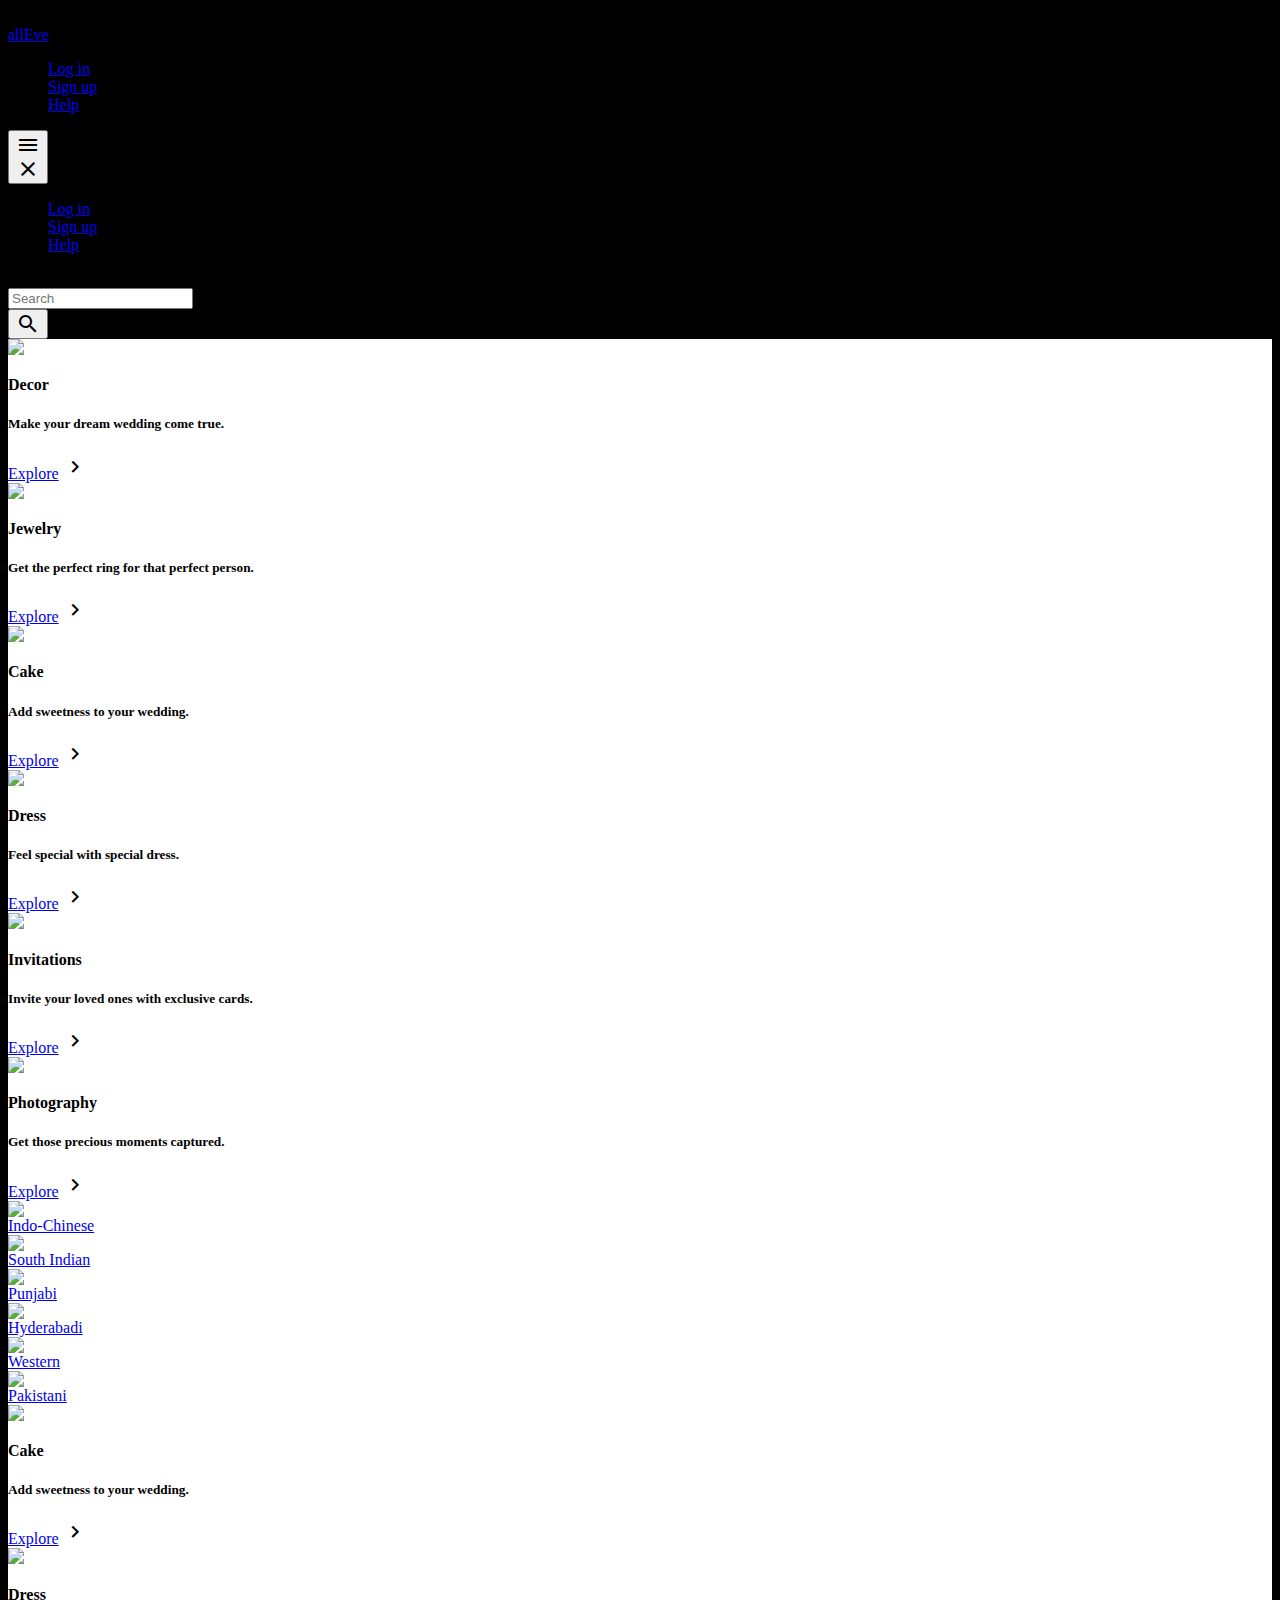
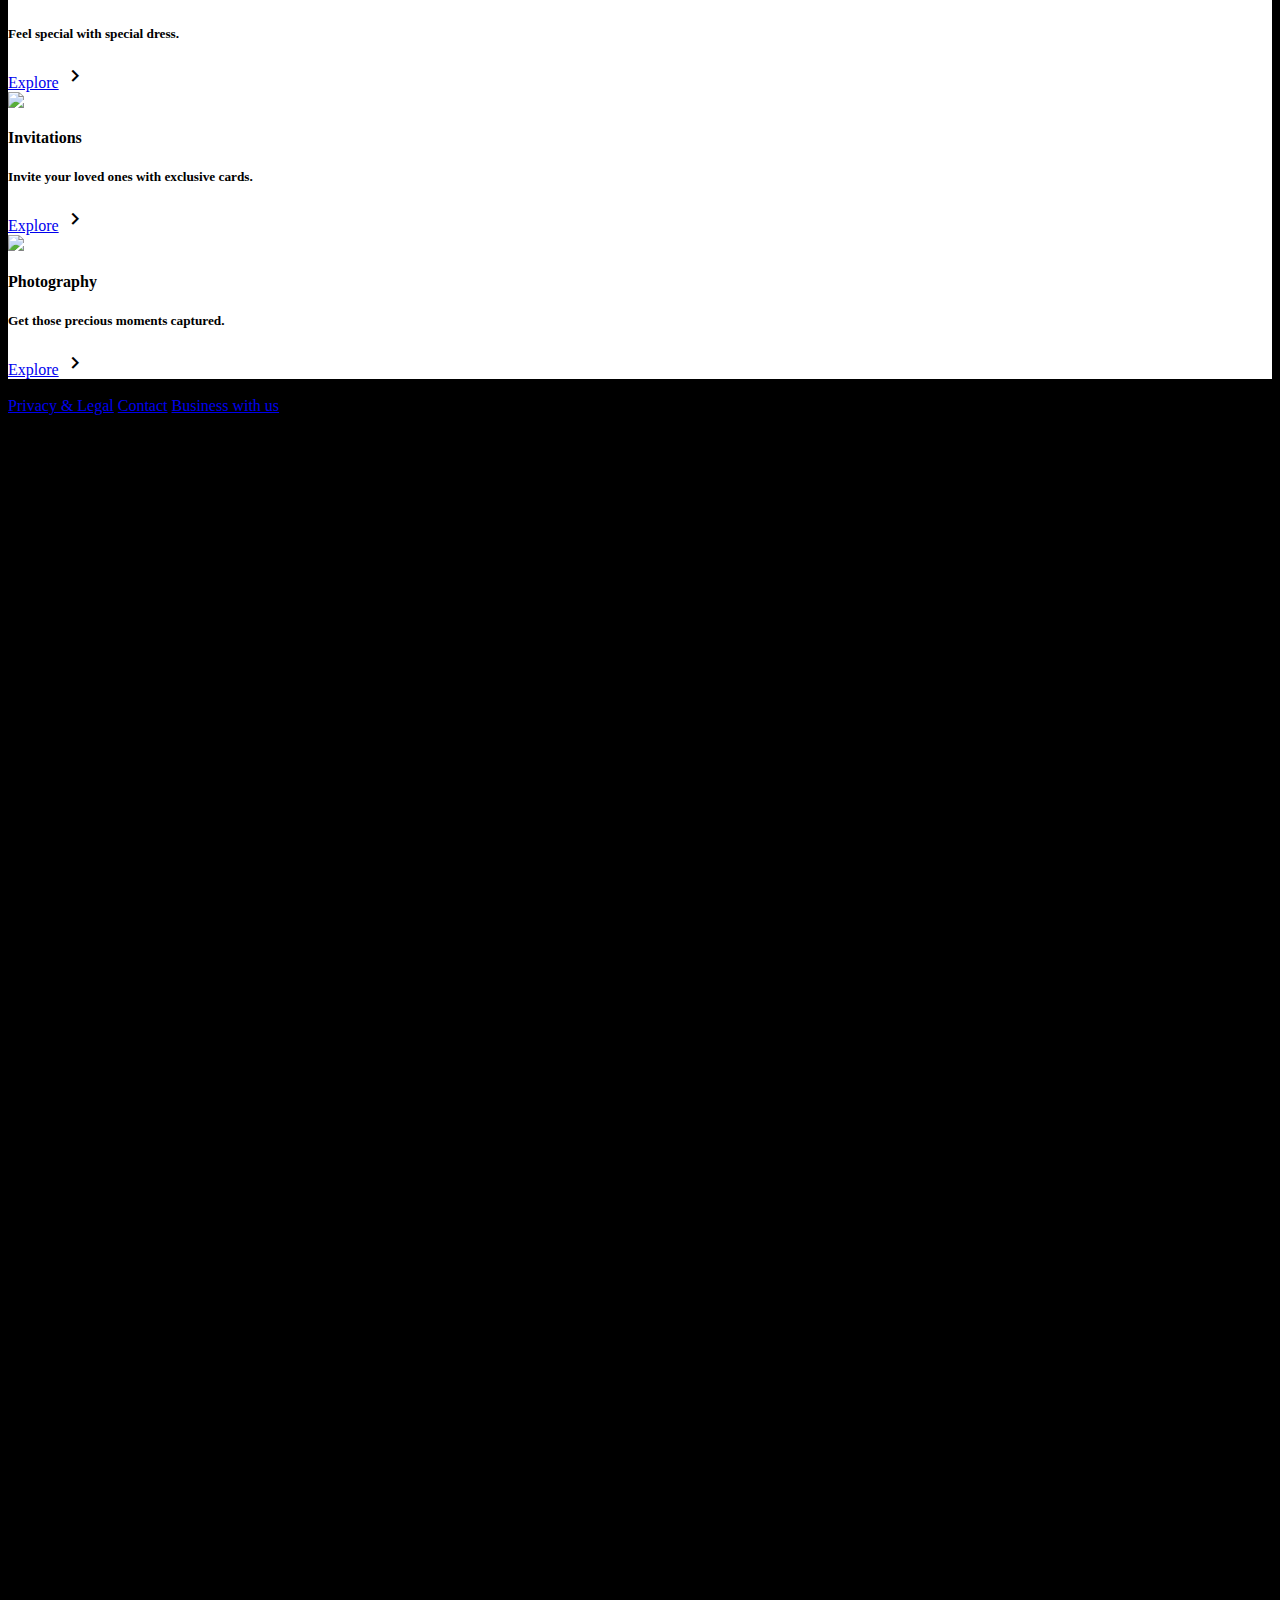
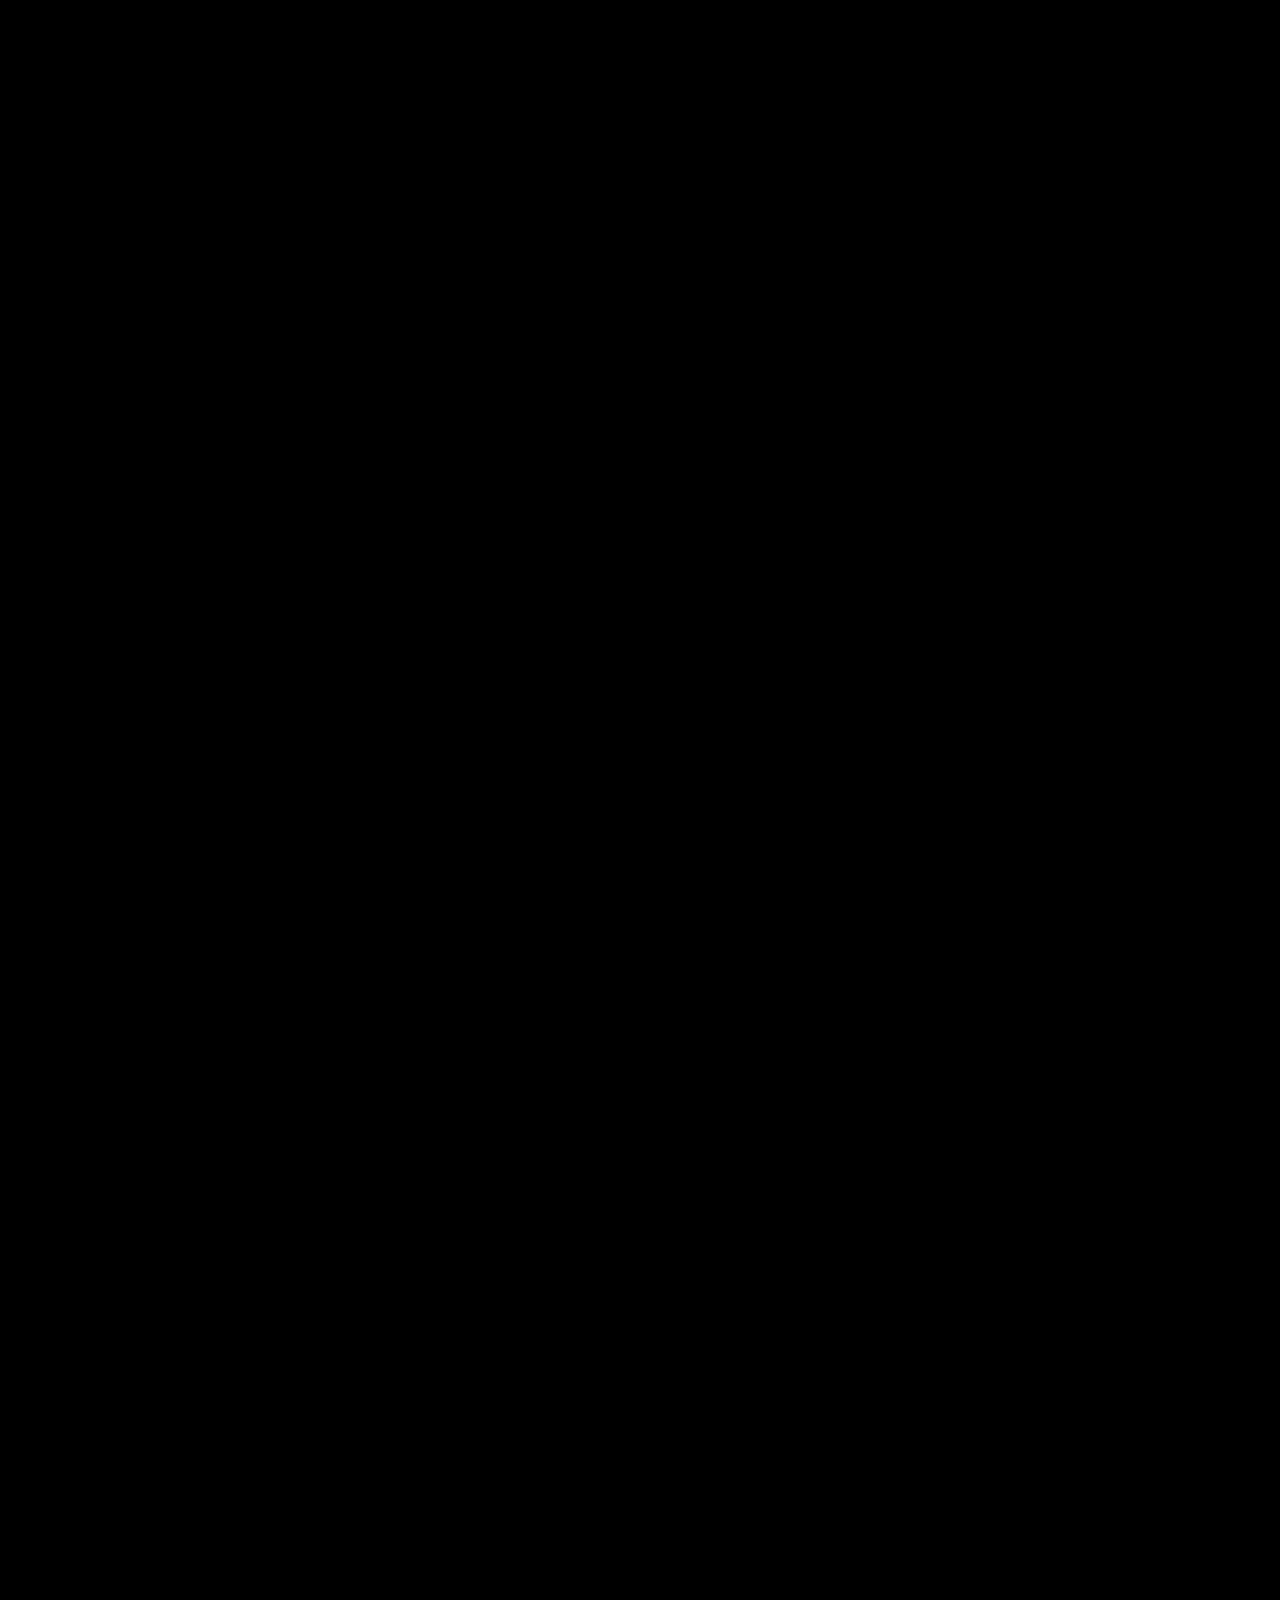
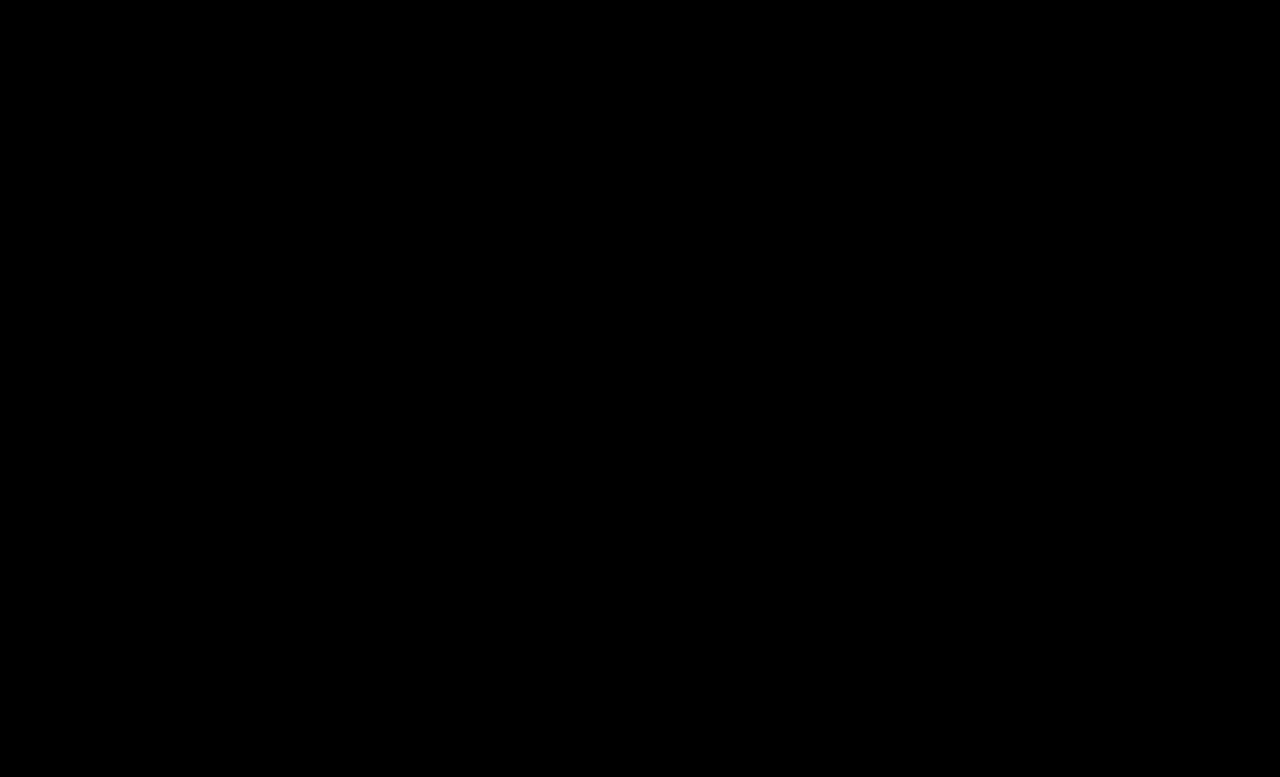
==== index.html @ 3207c944 "Ashish - added index file" ====
<html lang="en">

<head>
    <meta charset="UTF-8">
    <meta name="viewport" content="width=device-width, initial-scale=1.0">
    <meta http-equiv="X-UA-Compatible" content="ie=edge">
    <title>Wedding planner</title>
    <link href="https://fonts.googleapis.com/css?family=Comfortaa|Great+Vibes|Open+Sans|Dancing+Script|Satisfy&display=swap" rel="stylesheet">
    <link href="https://fonts.googleapis.com/icon?family=Material+Icons" rel="stylesheet">
    <link rel="stylesheet" href="styles.css">
    <link rel="stylesheet" href="header.css">
    <link rel="stylesheet" href="footer.css">
    <link rel="stylesheet" href="fullscreen_modal.css">
    <link rel="stylesheet" href="common.css">
    <script src="script.js"></script>
</head>

<body style="background-color: black;">
    <section class="home-banner">
        <div class="banner-background absolute">
            <div class="image-cover"></div>
            <img class="banner-img active" data-storyImage="1" src="images/stories/b1.jpg" alt="">
            <img class="banner-img" data-storyImage="2" src="images/stories/b2.jpg" alt="">
            <img class="banner-img" data-storyImage="3" src="images/stories/b3.jpg" alt="">
            <img class="banner-img" data-storyImage="4" src="images/stories/b4.jpg" alt="">
            <img class="banner-img" data-storyImage="5" src="images/stories/b5.jpg" alt="">
            <img class="banner-img" data-storyImage="6" src="images/stories/b6.jpg" alt="">
            <img class="banner-img" data-storyImage="7" src="images/stories/b7.jpg" alt="">
            <img class="banner-img" data-storyImage="8" src="images/stories/b8.jpg" alt="">
        </div>
        <div class="header-back"></div>
        <header class="header-container full-header">
            <div id="header" class="header home-header-height">
                <a href="/">
                    <div class="logo">allEve</div>
                    <!-- <div class="sub-line">
                        <div class="plain-line"></div>
                        <div class="sub-line-text">plan your event with us.</div>
                        <div class="plain-line"></div>
                    </div> -->
                </a>
                <ul class="menu">
                    <li> <a href="#">Log in</a></li>
                    <li> <a href="#">Sign up</a></li>
                    <li> <a href="#">Help</a></li>
                </ul>
                <button class="btn-menu">
                    <div class="vertical flip-container">
                        <div class="flipper">
                            <div class="front">
                                <i class="material-icons">menu</i>
                            </div>
                            <div class="back">
                                <i class="material-icons">close</i>
                            </div>
                        </div>
                    </div>
                </button>
            </div>
            <div class="f-s-header-full none">
                <ul class="menu verticle-menu">
                    <li> <a href="#">Log in</a></li>
                    <li> <a href="#">Sign up</a></li>
                    <li> <a href="#">Help</a></li>
                </ul>
            </div>
        </header>
        <section class="home-search-form">
            <div class="search-wrapper dynamic-load">
                <div class="search-caption">Start planning your wedding here</div>
                <div class="search-box-container">
                    <div class="search-box">
                        <div class="search-txt-box">
                            <input type="text" placeholder="Search">
                        </div>
                        <button class="search-btn"><i class="material-icons">search</i></button>
                    </div>
                </div>
        </section>
        <section class="stories-line-container">
            <a href="#" id="story-text" class="story-text"></a>
            <div class="stories-line">
                <div class="btn-story" data-storyLine="1"></div>
                <div class="btn-story" data-storyLine="2"></div>
                <div class="btn-story" data-storyLine="3"></div>
                <div class="btn-story" data-storyLine="4"></div>
                <div class="btn-story" data-storyLine="5"></div>
                <div class="btn-story" data-storyLine="6"></div>
                <div class="btn-story" data-storyLine="7"></div>
                <div class="btn-story" data-storyLine="8"></div>
            </div>
        </section>
        <div class="story-line-back"></div>
    </section>
    <main style="background-color: white;">
        <section class="cards padding-top-low">
            <div class="card-container">
                <img class="card-image" src="/images/cards/decor.jpg"></img>
                <a class="card-main-link" href="#"></a>
                <div class="card-title-wrapper">
                    <h4 class="card-head">Decor</h4>
                    <h5 class="card-sub-head">Make your dream wedding come true.</h5>
                    <div class="card-links">
                        <a href="#">Explore</a>
                        <i class="material-icons">
                            keyboard_arrow_right
                        </i>
                    </div>
                </div>
            </div>
            <div class="card-container">
                <img class="card-image" src="/images/cards/ring.jpg"></img>
                <a class="card-main-link" href="#"></a>
                <div class="card-title-wrapper">
                    <h4 class="card-head">Jewelry</h4>
                    <h5 class="card-sub-head">Get the perfect ring for that perfect person.</h5>
                    <div class="card-links">
                        <a href="#">Explore</a>
                        <i class="material-icons">
                            keyboard_arrow_right
                        </i>
                    </div>
                </div>
            </div>
            <div class="card-container">
                <img class="card-image" src="/images/cards/cake.jpg"></img>
                <a class="card-main-link" href="#"></a>
                <div class="card-title-wrapper">
                    <h4 class="card-head">Cake</h4>
                    <h5 class="card-sub-head">Add sweetness to your wedding.</h5>
                    <div class="card-links">
                        <a href="#">Explore</a>
                        <i class="material-icons">
                            keyboard_arrow_right
                        </i>
                    </div>
                </div>
            </div>
            <div class="card-container text-light">
                <img class="card-image" src="/images/cards/dress.jpg"></img>
                <a class="card-main-link" href="#"></a>
                <div class="card-title-wrapper">
                    <h4 class="card-head">Dress</h4>
                    <h5 class="card-sub-head">Feel special with special dress.</h5>
                    <div class="card-links">
                        <a href="#">Explore</a>
                        <i class="material-icons">
                            keyboard_arrow_right
                        </i>
                    </div>
                </div>
            </div>
            <div class="card-container">
                <img class="card-image" src="/images/cards/invitation.jpg"></img>
                <a class="card-main-link" href="#"></a>
                <div class="card-title-wrapper">
                    <h4 class="card-head">Invitations</h4>
                    <h5 class="card-sub-head">Invite your loved ones with exclusive cards.</h5>
                    <div class="card-links">
                        <a href="#">Explore</a>
                        <i class="material-icons">
                            keyboard_arrow_right
                        </i>
                    </div>
                </div>
            </div>
            <div class="card-container text-light">
                <img class="card-image" src="/images/cards/photography.jpg"></img>
                <a class="card-main-link" href="#"></a>
                <div class="card-title-wrapper">
                    <h4 class="card-head">Photography</h4>
                    <h5 class="card-sub-head">Get those precious moments captured.</h5>
                    <div class="card-links">
                        <a href="#">Explore</a>
                        <i class="material-icons">
                            keyboard_arrow_right
                        </i>
                    </div>
                </div>
            </div>
        </section>
        <section class="banner-cards padding-top-low">
            <div class="banner-card-container">
                <img class="card-image" src="/images/cards/indo_chinese.jpg"></img>
                <a class="card-main-link" href="#"></a>
                <div class="banner-card-title">
                    <a class="lnk-banner-card-title" href="#">Indo-Chinese</a>
                </div>
            </div>
            <div class="banner-card-container">
                <img class="card-image" src="/images/cards/south_indian.jpg"></img>
                <a class="card-main-link" href="#"></a>
                <div class="banner-card-title">
                    <a class="lnk-banner-card-title" href="#">South Indian</a>
                </div>
            </div>
            <div class="banner-card-container">
                <img class="card-image" src="/images/cards/punjabi.jpg"></img>
                <a class="card-main-link" href="#"></a>
                <div class="banner-card-title">
                    <a class="lnk-banner-card-title" href="#">Punjabi</a>
                </div>
            </div>
            <div class="banner-card-container">
                <img class="card-image" src="/images/cards/hyderabadi.jpg"></img>
                <a class="card-main-link" href="#"></a>
                <div class="banner-card-title">
                    <a class="lnk-banner-card-title" href="#">Hyderabadi</a>
                </div>
            </div>
            <div class="banner-card-container">
                <img class="card-image" src="/images/cards/western.jpg"></img>
                <a class="card-main-link" href="#"></a>
                <div class="banner-card-title">
                    <a class="lnk-banner-card-title" href="#">Western</a>
                </div>
            </div>
            <div class="banner-card-container">
                <img class="card-image" src="/images/cards/pakistani.jpg"></img>
                <a class="card-main-link" href="#"></a>
                <div class="banner-card-title">
                    <a class="lnk-banner-card-title" href="#">Pakistani</a>
                </div>
            </div>
        </section>
        <section class="cards padding-top-low">
            <div class="card-container">
                <img class="card-image" src="/images/cards/cake.jpg"></img>
                <a class="card-main-link" href="#"></a>
                <div class="card-title-wrapper">
                    <h4 class="card-head">Cake</h4>
                    <h5 class="card-sub-head">Add sweetness to your wedding.</h5>
                    <div class="card-links">
                        <a href="#">Explore</a>
                        <i class="material-icons">
                            keyboard_arrow_right
                        </i>
                    </div>
                </div>
            </div>
            <div class="card-container text-light">
                <img class="card-image" src="/images/cards/dress.jpg"></img>
                <a class="card-main-link" href="#"></a>
                <div class="card-title-wrapper">
                    <h4 class="card-head">Dress</h4>
                    <h5 class="card-sub-head">Feel special with special dress.</h5>
                    <div class="card-links">
                        <a href="#">Explore</a>
                        <i class="material-icons">
                            keyboard_arrow_right
                        </i>
                    </div>
                </div>
            </div>
            <div class="card-container">
                <img class="card-image" src="/images/cards/invitation.jpg"></img>
                <a class="card-main-link" href="#"></a>
                <div class="card-title-wrapper">
                    <h4 class="card-head">Invitations</h4>
                    <h5 class="card-sub-head">Invite your loved ones with exclusive cards.</h5>
                    <div class="card-links">
                        <a href="#">Explore</a>
                        <i class="material-icons">
                            keyboard_arrow_right
                        </i>
                    </div>
                </div>
            </div>
            <div class="card-container text-light">
                <img class="card-image" src="/images/cards/photography.jpg"></img>
                <a class="card-main-link" href="#"></a>
                <div class="card-title-wrapper">
                    <h4 class="card-head">Photography</h4>
                    <h5 class="card-sub-head">Get those precious moments captured.</h5>
                    <div class="card-links">
                        <a href="#">Explore</a>
                        <i class="material-icons">
                            keyboard_arrow_right
                        </i>
                    </div>
                </div>
            </div>
        </section>
    </main>
    <footer class="padding-top-low">
        <div class="footer-wrapper">
            <div class="footer-container">
                <div class="footer-links">
                    <div class="copy-rights">allEve © 2020</div>
                    <a href="#">Privacy & Legal</a>
                    <a href="#">Contact</a>
                    <a href="#">Business with us</a>
                </div>
                <div class="social-links-wrapper">
                    <div class="copy-rights">allEve © 2020</div>
                    <div class="social-links">
                        <a href="#facebook">
                            <svg height="100%" style="fill-rule:evenodd;clip-rule:evenodd;stroke-linejoin:round;stroke-miterlimit:2;" version="1.1" viewBox="0 0 512 512" width="100%" xml:space="preserve" xmlns="http://www.w3.org/2000/svg" xmlns:serif="http://www.serif.com/" xmlns:xlink="http://www.w3.org/1999/xlink"><path d="M255.022,511.998l0.229,0.001l-0.079,0l-0.15,-0.001Zm1.806,0.001l-0.079,0l0.229,-0.001l-0.15,0.001Zm-2.588,-0.005l0.247,0.001l-0.142,0l-0.105,-0.001Zm3.415,0.001l-0.142,0l0.247,-0.001l-0.105,0.001Zm-4.169,-0.007l0.165,0.001l-0.132,-0.001l-0.033,0Zm4.995,0l-0.132,0.001l0.165,-0.001l-0.033,0Zm0.826,-0.009l-0.058,0.001l0.223,-0.003l-0.165,0.002Zm-6.779,-0.002l0.223,0.003l-0.058,-0.001l-0.165,-0.002Zm7.604,-0.01l-0.135,0.002l0.275,-0.004l-0.14,0.002Zm-8.404,-0.002l0.275,0.004l-0.135,-0.002l-0.14,-0.002Zm9.228,-0.012l-0.182,0.003l0.254,-0.005l-0.072,0.002Zm-9.984,-0.002l0.254,0.005l-0.182,-0.003l-0.072,-0.002Zm-0.937,-0.019l0.225,0.005l-0.04,-0.001l-0.185,-0.004Zm11.745,0.004l-0.04,0.001l0.225,-0.005l-0.185,0.004Zm-12.567,-0.025l0.309,0.008l-0.125,-0.003l-0.184,-0.005Zm13.39,0.005l-0.125,0.003l0.309,-0.008l-0.184,0.005Zm0.823,-0.022l-0.201,0.006l0.316,-0.009l-0.115,0.003Zm-14.967,-0.003l0.316,0.009l-0.201,-0.006l-0.115,-0.003Zm-0.72,-0.022l0.225,0.007l-0.212,-0.007l-0.194,-0.006l0.181,0.006Zm16.509,0l-0.212,0.007l0.225,-0.007l0.181,-0.006l-0.194,0.006Zm0.821,-0.027l-0.112,0.004l0.345,-0.012l-0.233,0.008Zm-18.371,-0.008l0.345,0.012l-0.112,-0.004l-0.233,-0.008Zm-0.749,-0.028l0.362,0.013l-0.201,-0.007l-0.161,-0.006Zm19.941,0.006l-0.201,0.007l0.362,-0.013l-0.161,0.006Zm-20.676,-0.036l0.354,0.015l-0.277,-0.011l-0.077,-0.004Zm21.495,0.004l-0.277,0.011l0.354,-0.015l-0.077,0.004Zm-22.525,-0.049l0.38,0.017l-0.093,-0.003l-0.287,-0.014Zm23.345,0.014l-0.093,0.003l0.38,-0.017l-0.287,0.014Zm-24.084,-0.048l0.394,0.018l-0.186,-0.008l-0.208,-0.01Zm24.902,0.01l-0.186,0.008l0.394,-0.018l-0.208,0.01Zm-25.63,-0.047l0.397,0.02l-0.279,-0.013l-0.118,-0.007Zm26.448,0.007l-0.279,0.013l0.397,-0.02l-0.118,0.007Zm0.818,-0.043l-0.362,0.019l0.321,-0.017l0.378,-0.021l-0.337,0.019Zm-27.925,0.002l0.321,0.017l-0.362,-0.019l-0.337,-0.019l0.378,0.021Zm28.741,-0.048l-0.16,0.009l0.406,-0.023l-0.246,0.014Zm-29.844,-0.014l0.406,0.023l-0.16,-0.009l-0.246,-0.014Zm-0.722,-0.043l0.405,0.024l-0.253,-0.014l-0.152,-0.01Zm31.382,0.01l-0.253,0.014l0.405,-0.024l-0.152,0.01Zm-32.071,-0.053l0.365,0.023l-0.34,-0.021l-0.342,-0.022l0.317,0.02Zm32.887,0.002l-0.34,0.021l0.365,-0.023l0.317,-0.02l-0.342,0.022Zm0.814,-0.053l-0.122,0.008l0.387,-0.026l-0.265,0.018Zm-34.755,-0.018l0.387,0.026l-0.122,-0.008l-0.265,-0.018Zm-0.721,-0.05l0.38,0.027l-0.208,-0.014l-0.172,-0.013Zm36.29,0.013l-0.208,0.014l0.38,-0.027l-0.172,0.013Zm-37.009,-0.064l0.349,0.025l-0.271,-0.019l-0.078,-0.006Zm37.822,0.006l-0.271,0.019l0.349,-0.025l-0.078,0.006Zm-38.789,-0.079l0.306,0.023l-0.074,-0.005l-0.232,-0.018Zm39.602,0.018l-0.074,0.005l0.306,-0.023l-0.232,0.018Zm0.811,-0.063l-0.146,0.011l0.311,-0.025l-0.165,0.014Zm-41.157,-0.014l0.311,0.025l-0.146,-0.011l-0.165,-0.014Zm-0.725,-0.059l0.264,0.022l-0.186,-0.015l-0.078,-0.007Zm42.694,0.007l-0.186,0.015l0.264,-0.022l-0.078,0.007Zm-43.492,-0.074l0.079,0.007l-0.013,-0.001l-0.066,-0.006Zm44.302,0.006l-0.013,0.001l0.079,-0.007l-0.066,0.006Zm0.81,-0.071l-0.072,0.006l0.181,-0.016l-0.109,0.01Zm-45.965,-0.01l0.181,0.016l-0.072,-0.006l-0.109,-0.01Zm-0.75,-0.068l0.135,0.013l-0.084,-0.008l-0.051,-0.005Zm47.523,0.005l-0.084,0.008l0.135,-0.013l-0.051,0.005Zm-63.736,-2.025c-122.319,-19.226 -216,-125.203 -216,-252.887c0,-141.29 114.71,-256 256,-256c141.29,0 256,114.71 256,256c0,127.684 -93.681,233.661 -216,252.887l0,-178.887l59.65,0l11.35,-74l-71,0l0,-48.021c0,-20.245 9.918,-39.979 41.719,-39.979l32.281,0l0,-63c0,0 -29.296,-5 -57.305,-5c-58.476,0 -96.695,35.44 -96.695,99.6l0,56.4l-65,0l0,74l65,0l0,178.887Z"/></svg>
                        </a>
                        <a href="#instagram">
                            <svg height="100%" style="fill-rule:evenodd;clip-rule:evenodd;stroke-linejoin:round;stroke-miterlimit:2;" version="1.1" viewBox="0 0 512 512" width="100%" xml:space="preserve" xmlns="http://www.w3.org/2000/svg" xmlns:serif="http://www.serif.com/" xmlns:xlink="http://www.w3.org/1999/xlink"><path d="M256,0c141.29,0 256,114.71 256,256c0,141.29 -114.71,256 -256,256c-141.29,0 -256,-114.71 -256,-256c0,-141.29 114.71,-256 256,-256Zm0,96c-43.453,0 -48.902,0.184 -65.968,0.963c-17.03,0.777 -28.661,3.482 -38.839,7.437c-10.521,4.089 -19.444,9.56 -28.339,18.455c-8.895,8.895 -14.366,17.818 -18.455,28.339c-3.955,10.177 -6.659,21.808 -7.437,38.838c-0.778,17.066 -0.962,22.515 -0.962,65.968c0,43.453 0.184,48.902 0.962,65.968c0.778,17.03 3.482,28.661 7.437,38.838c4.089,10.521 9.56,19.444 18.455,28.34c8.895,8.895 17.818,14.366 28.339,18.455c10.178,3.954 21.809,6.659 38.839,7.436c17.066,0.779 22.515,0.963 65.968,0.963c43.453,0 48.902,-0.184 65.968,-0.963c17.03,-0.777 28.661,-3.482 38.838,-7.436c10.521,-4.089 19.444,-9.56 28.34,-18.455c8.895,-8.896 14.366,-17.819 18.455,-28.34c3.954,-10.177 6.659,-21.808 7.436,-38.838c0.779,-17.066 0.963,-22.515 0.963,-65.968c0,-43.453 -0.184,-48.902 -0.963,-65.968c-0.777,-17.03 -3.482,-28.661 -7.436,-38.838c-4.089,-10.521 -9.56,-19.444 -18.455,-28.339c-8.896,-8.895 -17.819,-14.366 -28.34,-18.455c-10.177,-3.955 -21.808,-6.66 -38.838,-7.437c-17.066,-0.779 -22.515,-0.963 -65.968,-0.963Zm0,28.829c42.722,0 47.782,0.163 64.654,0.933c15.6,0.712 24.071,3.318 29.709,5.509c7.469,2.902 12.799,6.37 18.397,11.969c5.6,5.598 9.067,10.929 11.969,18.397c2.191,5.638 4.798,14.109 5.509,29.709c0.77,16.872 0.933,21.932 0.933,64.654c0,42.722 -0.163,47.782 -0.933,64.654c-0.711,15.6 -3.318,24.071 -5.509,29.709c-2.902,7.469 -6.369,12.799 -11.969,18.397c-5.598,5.6 -10.928,9.067 -18.397,11.969c-5.638,2.191 -14.109,4.798 -29.709,5.509c-16.869,0.77 -21.929,0.933 -64.654,0.933c-42.725,0 -47.784,-0.163 -64.654,-0.933c-15.6,-0.711 -24.071,-3.318 -29.709,-5.509c-7.469,-2.902 -12.799,-6.369 -18.398,-11.969c-5.599,-5.598 -9.066,-10.928 -11.968,-18.397c-2.191,-5.638 -4.798,-14.109 -5.51,-29.709c-0.77,-16.872 -0.932,-21.932 -0.932,-64.654c0,-42.722 0.162,-47.782 0.932,-64.654c0.712,-15.6 3.319,-24.071 5.51,-29.709c2.902,-7.468 6.369,-12.799 11.968,-18.397c5.599,-5.599 10.929,-9.067 18.398,-11.969c5.638,-2.191 14.109,-4.797 29.709,-5.509c16.872,-0.77 21.932,-0.933 64.654,-0.933Zm0,49.009c-45.377,0 -82.162,36.785 -82.162,82.162c0,45.377 36.785,82.162 82.162,82.162c45.377,0 82.162,-36.785 82.162,-82.162c0,-45.377 -36.785,-82.162 -82.162,-82.162Zm0,135.495c-29.455,0 -53.333,-23.878 -53.333,-53.333c0,-29.455 23.878,-53.333 53.333,-53.333c29.455,0 53.333,23.878 53.333,53.333c0,29.455 -23.878,53.333 -53.333,53.333Zm104.609,-138.741c0,10.604 -8.597,19.199 -19.201,19.199c-10.603,0 -19.199,-8.595 -19.199,-19.199c0,-10.604 8.596,-19.2 19.199,-19.2c10.604,0 19.201,8.596 19.201,19.2Z"/></svg>
                        </a>
                        <a href="#twitter">
                            <svg height="100%" style="fill-rule:evenodd;clip-rule:evenodd;stroke-linejoin:round;stroke-miterlimit:2;" version="1.1" viewBox="0 0 512 512" width="100%" xml:space="preserve" xmlns="http://www.w3.org/2000/svg" xmlns:serif="http://www.serif.com/" xmlns:xlink="http://www.w3.org/1999/xlink">
                                <path
                                    d="M256,0c141.29,0 256,114.71 256,256c0,141.29 -114.71,256 -256,256c-141.29,0 -256,-114.71 -256,-256c0,-141.29 114.71,-256 256,-256Zm-45.091,392.158c113.283,0 175.224,-93.87 175.224,-175.223c0,-2.682 0,-5.364 -0.128,-7.919c12.005,-8.684 22.478,-19.54 30.779,-31.928c-10.983,4.853 -22.861,8.174 -35.377,9.706c12.772,-7.663 22.478,-19.668 27.076,-34.099c-11.878,7.024 -25.032,12.132 -39.081,14.942c-11.239,-12.005 -27.203,-19.412 -44.955,-19.412c-33.972,0 -61.558,27.586 -61.558,61.558c0,4.853 0.511,9.578 1.66,14.048c-51.213,-2.554 -96.552,-27.075 -126.947,-64.368c-5.237,9.068 -8.302,19.668 -8.302,30.907c0,21.328 10.856,40.23 27.459,51.213c-10.09,-0.255 -19.541,-3.065 -27.842,-7.662l0,0.766c0,29.885 21.2,54.661 49.425,60.409c-5.108,1.404 -10.6,2.171 -16.219,2.171c-3.96,0 -7.791,-0.383 -11.622,-1.15c7.79,24.521 30.523,42.274 57.471,42.784c-21.073,16.476 -47.637,26.31 -76.501,26.31c-4.981,0 -9.834,-0.256 -14.687,-0.894c26.948,17.624 59.387,27.841 94.125,27.841Z" />
                                </svg>
                        </a>
                        <a href="#messenger">
                            <svg height="100%" style="fill-rule:evenodd;clip-rule:evenodd;stroke-linejoin:round;stroke-miterlimit:2;" version="1.1" viewBox="0 0 512 512" width="100%" xml:space="preserve" xmlns="http://www.w3.org/2000/svg" xmlns:serif="http://www.serif.com/" xmlns:xlink="http://www.w3.org/1999/xlink"><path d="M256,0c141.29,0 256,114.71 256,256c0,141.29 -114.71,256 -256,256c-141.29,0 -256,-114.71 -256,-256c0,-141.29 114.71,-256 256,-256Zm0,104.795c-88.732,0 -157.5,64.997 -157.5,152.779c0,45.919 18.824,85.595 49.469,113.007c2.566,2.313 4.119,5.514 4.246,8.968l0.856,28.014c0.285,8.937 9.506,14.736 17.683,11.155l31.246,-13.785c2.662,-1.172 5.609,-1.394 8.398,-0.634c14.355,3.961 29.662,6.053 45.602,6.053c88.732,0 157.5,-64.997 157.5,-152.778c0,-87.782 -68.768,-152.779 -157.5,-152.779Zm-94.563,197.462l46.267,-73.395c7.352,-11.661 23.134,-14.577 34.162,-6.306l36.792,27.602c3.391,2.536 8.018,2.504 11.377,-0.031l49.69,-37.712c6.623,-5.038 15.307,2.916 10.838,9.951l-46.236,73.363c-7.352,11.662 -23.133,14.577 -34.161,6.306l-36.792,-27.602c-3.392,-2.536 -8.018,-2.504 -11.377,0.032l-49.722,37.743c-6.623,5.038 -15.307,-2.916 -10.838,-9.951Z"/></svg>
                        </a>
                    </div>
                </div>
            </div>
        </div>
    </footer>
    <!-- Code injected by live-server -->
    <script type="text/javascript">
        // <![CDATA[  <-- For SVG support
        if ('WebSocket' in window) {
            (function() {
                function refreshCSS() {
                    var sheets = [].slice.call(document.getElementsByTagName("link"));
                    var head = document.getElementsByTagName("head")[0];
                    for (var i = 0; i < sheets.length; ++i) {
                        var elem = sheets[i];
                        var parent = elem.parentElement || head;
                        parent.removeChild(elem);
                        var rel = elem.rel;
                        if (elem.href && typeof rel != "string" || rel.length == 0 || rel.toLowerCase() == "stylesheet") {
                            var url = elem.href.replace(/(&|\?)_cacheOverride=\d+/, '');
                            elem.href = url + (url.indexOf('?') >= 0 ? '&' : '?') + '_cacheOverride=' + (new Date().valueOf());
                        }
                        parent.appendChild(elem);
                    }
                }
                var protocol = window.location.protocol === 'http:' ? 'ws://' : 'wss://';
                var address = protocol + window.location.host + window.location.pathname + '/ws';
                var socket = new WebSocket(address);
                socket.onmessage = function(msg) {
                    if (msg.data == 'reload') window.location.reload();
                    else if (msg.data == 'refreshcss') refreshCSS();
                };
                if (sessionStorage && !sessionStorage.getItem('IsThisFirstTime_Log_From_LiveServer')) {
                    console.log('Live reload enabled.');
                    sessionStorage.setItem('IsThisFirstTime_Log_From_LiveServer', true);
                }
            })();
        } else {
            console.error('Upgrade your browser. This Browser is NOT supported WebSocket for Live-Reloading.');
        }
        // ]]>
    </script>
    <script src="fullscreen_modal.js"></script>
</body>

</html>
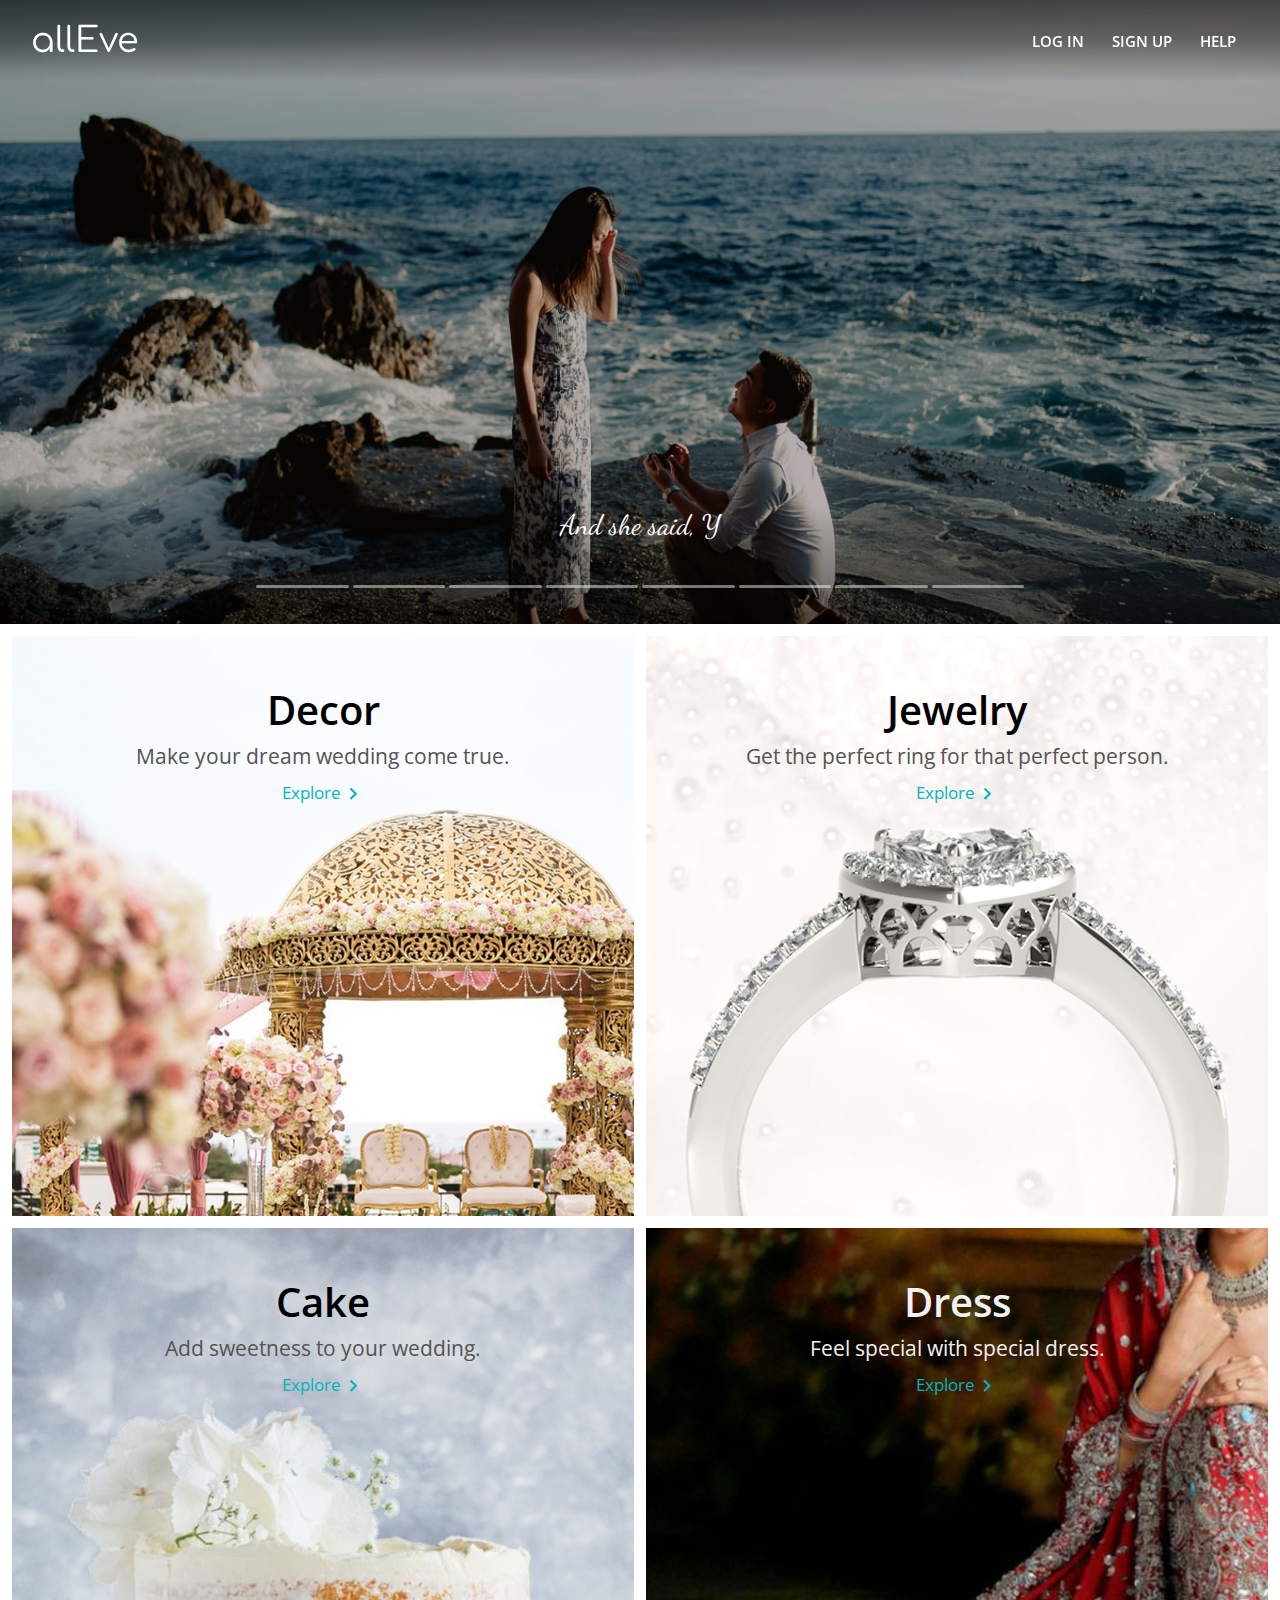
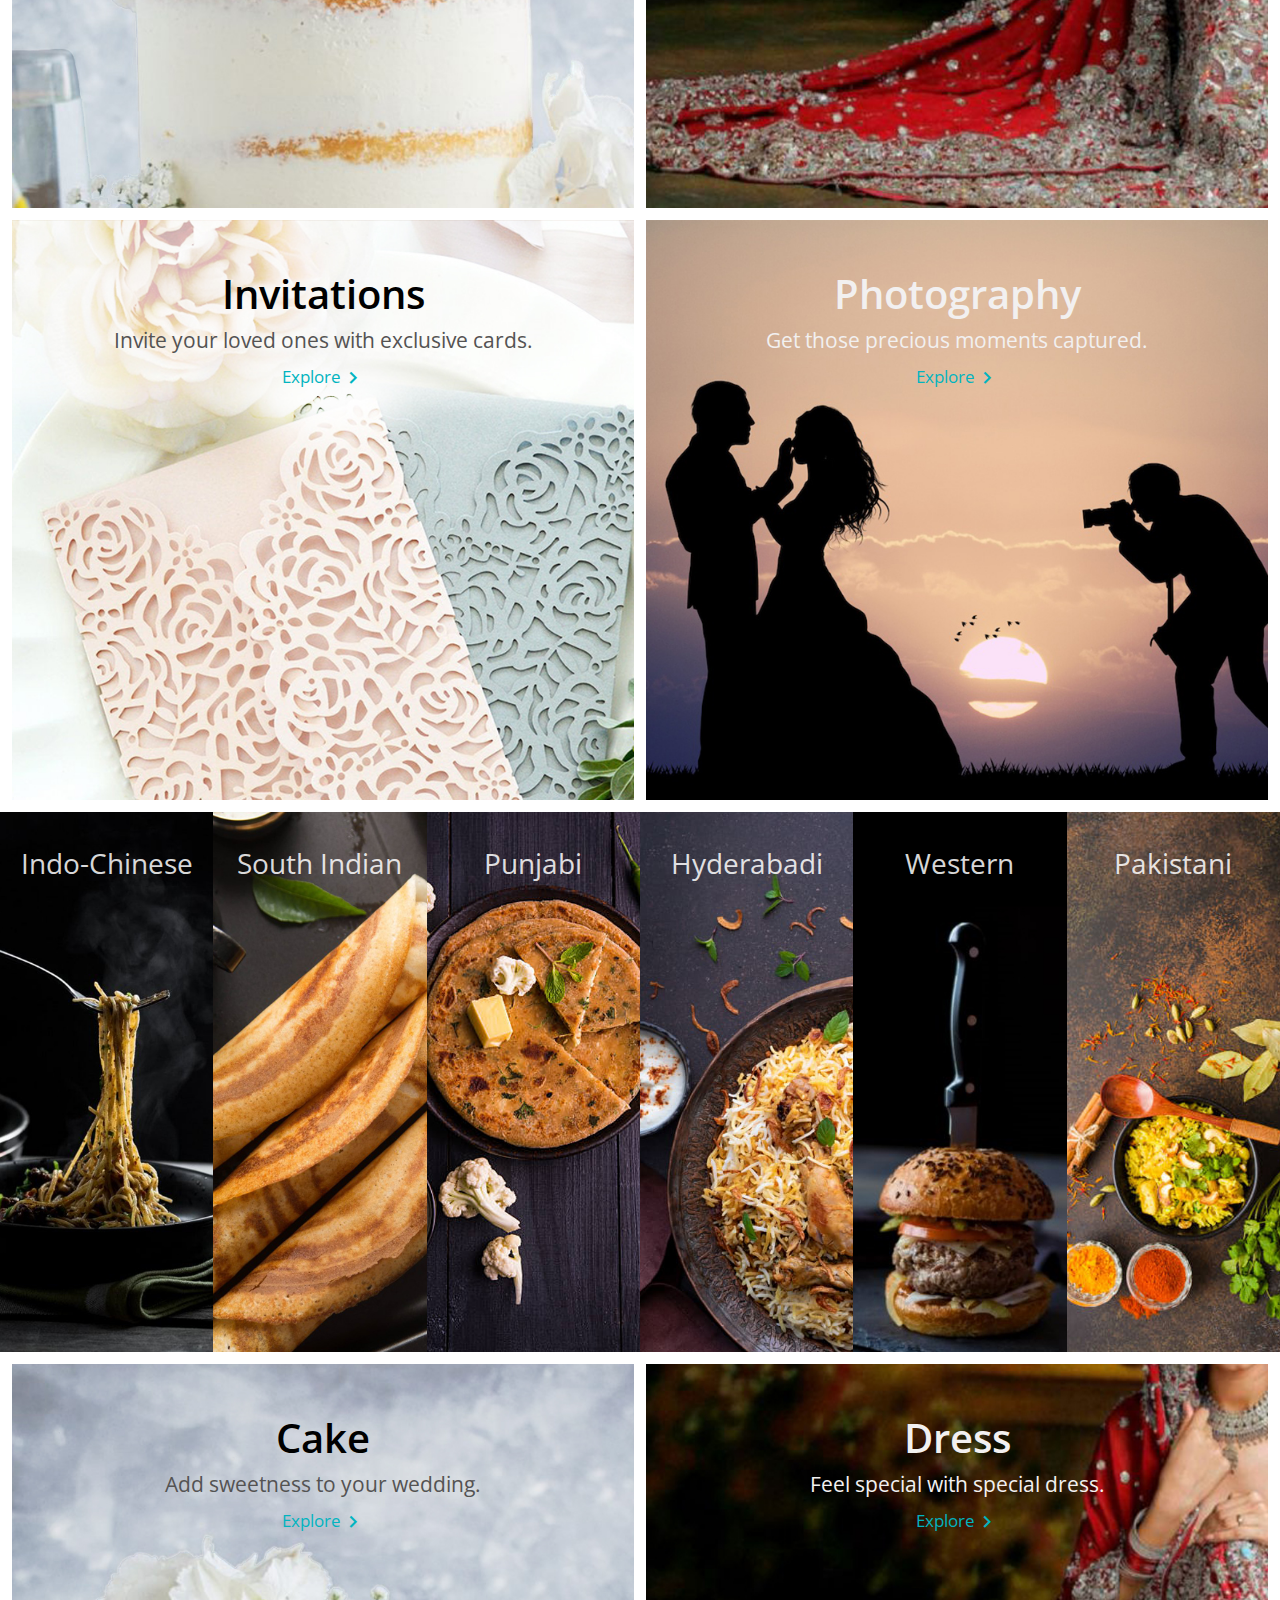
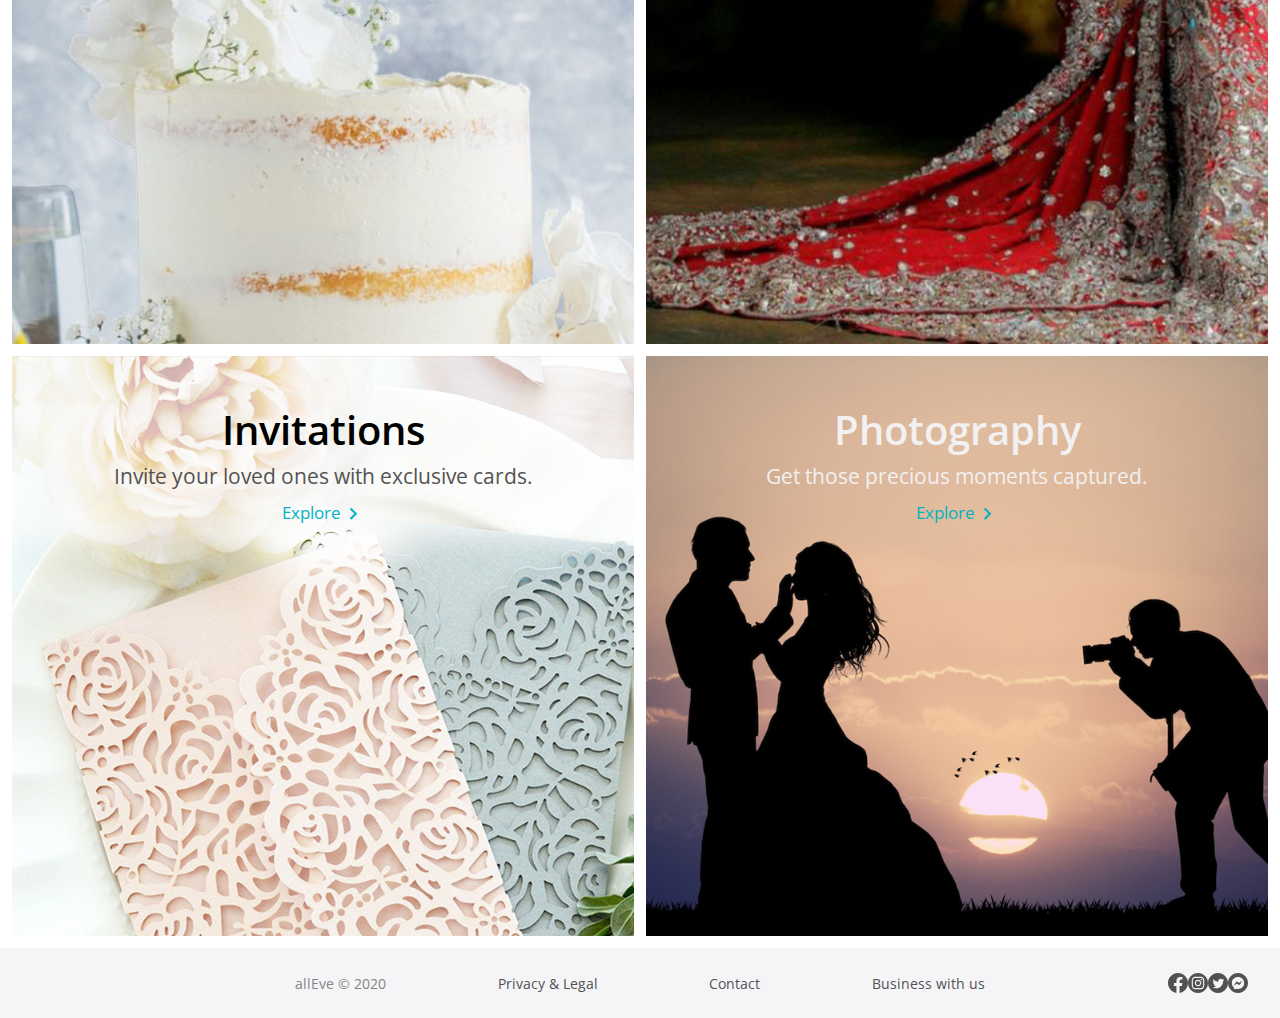
==== commit 2b2e932b: "Ashish - fixed home page links" ====
--- a/index.html
+++ b/index.html
@@ -7,26 +7,26 @@
     <title>Wedding planner</title>
     <link href="https://fonts.googleapis.com/css?family=Comfortaa|Great+Vibes|Open+Sans|Dancing+Script|Satisfy&display=swap" rel="stylesheet">
     <link href="https://fonts.googleapis.com/icon?family=Material+Icons" rel="stylesheet">
-    <link rel="stylesheet" href="styles.css">
-    <link rel="stylesheet" href="header.css">
-    <link rel="stylesheet" href="footer.css">
-    <link rel="stylesheet" href="fullscreen_modal.css">
-    <link rel="stylesheet" href="common.css">
-    <script src="script.js"></script>
+    <link rel="stylesheet" href="src/styles.css">
+    <link rel="stylesheet" href="src/header.css">
+    <link rel="stylesheet" href="src/footer.css">
+    <link rel="stylesheet" href="src/fullscreen_modal.css">
+    <link rel="stylesheet" href="src/common.css">
+    <script src="src/script.js"></script>
 </head>
 
 <body style="background-color: black;">
     <section class="home-banner">
         <div class="banner-background absolute">
             <div class="image-cover"></div>
-            <img class="banner-img active" data-storyImage="1" src="images/stories/b1.jpg" alt="">
-            <img class="banner-img" data-storyImage="2" src="images/stories/b2.jpg" alt="">
-            <img class="banner-img" data-storyImage="3" src="images/stories/b3.jpg" alt="">
-            <img class="banner-img" data-storyImage="4" src="images/stories/b4.jpg" alt="">
-            <img class="banner-img" data-storyImage="5" src="images/stories/b5.jpg" alt="">
-            <img class="banner-img" data-storyImage="6" src="images/stories/b6.jpg" alt="">
-            <img class="banner-img" data-storyImage="7" src="images/stories/b7.jpg" alt="">
-            <img class="banner-img" data-storyImage="8" src="images/stories/b8.jpg" alt="">
+            <img class="banner-img active" data-storyImage="1" src="src/images/stories/b1.jpg" alt="">
+            <img class="banner-img" data-storyImage="2" src="src/images/stories/b2.jpg" alt="">
+            <img class="banner-img" data-storyImage="3" src="src/images/stories/b3.jpg" alt="">
+            <img class="banner-img" data-storyImage="4" src="src/images/stories/b4.jpg" alt="">
+            <img class="banner-img" data-storyImage="5" src="src/images/stories/b5.jpg" alt="">
+            <img class="banner-img" data-storyImage="6" src="src/images/stories/b6.jpg" alt="">
+            <img class="banner-img" data-storyImage="7" src="src/images/stories/b7.jpg" alt="">
+            <img class="banner-img" data-storyImage="8" src="src/images/stories/b8.jpg" alt="">
         </div>
         <div class="header-back"></div>
         <header class="header-container full-header">
@@ -95,7 +95,7 @@
     <main style="background-color: white;">
         <section class="cards padding-top-low">
             <div class="card-container">
-                <img class="card-image" src="/images/cards/decor.jpg"></img>
+                <img class="card-image" src="/src/images/cards/decor.jpg"></img>
                 <a class="card-main-link" href="#"></a>
                 <div class="card-title-wrapper">
                     <h4 class="card-head">Decor</h4>
@@ -109,7 +109,7 @@
                 </div>
             </div>
             <div class="card-container">
-                <img class="card-image" src="/images/cards/ring.jpg"></img>
+                <img class="card-image" src="/src/images/cards/ring.jpg"></img>
                 <a class="card-main-link" href="#"></a>
                 <div class="card-title-wrapper">
                     <h4 class="card-head">Jewelry</h4>
@@ -123,7 +123,7 @@
                 </div>
             </div>
             <div class="card-container">
-                <img class="card-image" src="/images/cards/cake.jpg"></img>
+                <img class="card-image" src="/src/images/cards/cake.jpg"></img>
                 <a class="card-main-link" href="#"></a>
                 <div class="card-title-wrapper">
                     <h4 class="card-head">Cake</h4>
@@ -137,7 +137,7 @@
                 </div>
             </div>
             <div class="card-container text-light">
-                <img class="card-image" src="/images/cards/dress.jpg"></img>
+                <img class="card-image" src="/src/images/cards/dress.jpg"></img>
                 <a class="card-main-link" href="#"></a>
                 <div class="card-title-wrapper">
                     <h4 class="card-head">Dress</h4>
@@ -151,7 +151,7 @@
                 </div>
             </div>
             <div class="card-container">
-                <img class="card-image" src="/images/cards/invitation.jpg"></img>
+                <img class="card-image" src="/src/images/cards/invitation.jpg"></img>
                 <a class="card-main-link" href="#"></a>
                 <div class="card-title-wrapper">
                     <h4 class="card-head">Invitations</h4>
@@ -165,7 +165,7 @@
                 </div>
             </div>
             <div class="card-container text-light">
-                <img class="card-image" src="/images/cards/photography.jpg"></img>
+                <img class="card-image" src="/src/images/cards/photography.jpg"></img>
                 <a class="card-main-link" href="#"></a>
                 <div class="card-title-wrapper">
                     <h4 class="card-head">Photography</h4>
@@ -181,42 +181,42 @@
         </section>
         <section class="banner-cards padding-top-low">
             <div class="banner-card-container">
-                <img class="card-image" src="/images/cards/indo_chinese.jpg"></img>
+                <img class="card-image" src="/src/images/cards/indo_chinese.jpg"></img>
                 <a class="card-main-link" href="#"></a>
                 <div class="banner-card-title">
                     <a class="lnk-banner-card-title" href="#">Indo-Chinese</a>
                 </div>
             </div>
             <div class="banner-card-container">
-                <img class="card-image" src="/images/cards/south_indian.jpg"></img>
+                <img class="card-image" src="/src/images/cards/south_indian.jpg"></img>
                 <a class="card-main-link" href="#"></a>
                 <div class="banner-card-title">
                     <a class="lnk-banner-card-title" href="#">South Indian</a>
                 </div>
             </div>
             <div class="banner-card-container">
-                <img class="card-image" src="/images/cards/punjabi.jpg"></img>
+                <img class="card-image" src="/src/images/cards/punjabi.jpg"></img>
                 <a class="card-main-link" href="#"></a>
                 <div class="banner-card-title">
                     <a class="lnk-banner-card-title" href="#">Punjabi</a>
                 </div>
             </div>
             <div class="banner-card-container">
-                <img class="card-image" src="/images/cards/hyderabadi.jpg"></img>
+                <img class="card-image" src="/src/images/cards/hyderabadi.jpg"></img>
                 <a class="card-main-link" href="#"></a>
                 <div class="banner-card-title">
                     <a class="lnk-banner-card-title" href="#">Hyderabadi</a>
                 </div>
             </div>
             <div class="banner-card-container">
-                <img class="card-image" src="/images/cards/western.jpg"></img>
+                <img class="card-image" src="/src/images/cards/western.jpg"></img>
                 <a class="card-main-link" href="#"></a>
                 <div class="banner-card-title">
                     <a class="lnk-banner-card-title" href="#">Western</a>
                 </div>
             </div>
             <div class="banner-card-container">
-                <img class="card-image" src="/images/cards/pakistani.jpg"></img>
+                <img class="card-image" src="/src/images/cards/pakistani.jpg"></img>
                 <a class="card-main-link" href="#"></a>
                 <div class="banner-card-title">
                     <a class="lnk-banner-card-title" href="#">Pakistani</a>
@@ -225,7 +225,7 @@
         </section>
         <section class="cards padding-top-low">
             <div class="card-container">
-                <img class="card-image" src="/images/cards/cake.jpg"></img>
+                <img class="card-image" src="/src/images/cards/cake.jpg"></img>
                 <a class="card-main-link" href="#"></a>
                 <div class="card-title-wrapper">
                     <h4 class="card-head">Cake</h4>
@@ -239,7 +239,7 @@
                 </div>
             </div>
             <div class="card-container text-light">
-                <img class="card-image" src="/images/cards/dress.jpg"></img>
+                <img class="card-image" src="/src/images/cards/dress.jpg"></img>
                 <a class="card-main-link" href="#"></a>
                 <div class="card-title-wrapper">
                     <h4 class="card-head">Dress</h4>
@@ -253,7 +253,7 @@
                 </div>
             </div>
             <div class="card-container">
-                <img class="card-image" src="/images/cards/invitation.jpg"></img>
+                <img class="card-image" src="/src/images/cards/invitation.jpg"></img>
                 <a class="card-main-link" href="#"></a>
                 <div class="card-title-wrapper">
                     <h4 class="card-head">Invitations</h4>
@@ -267,7 +267,7 @@
                 </div>
             </div>
             <div class="card-container text-light">
-                <img class="card-image" src="/images/cards/photography.jpg"></img>
+                <img class="card-image" src="/src/images/cards/photography.jpg"></img>
                 <a class="card-main-link" href="#"></a>
                 <div class="card-title-wrapper">
                     <h4 class="card-head">Photography</h4>
@@ -351,7 +351,7 @@
         }
         // ]]>
     </script>
-    <script src="fullscreen_modal.js"></script>
+    <script src="src/fullscreen_modal.js"></script>
 </body>
 
 </html>--- a/src/styles.css
+++ b/src/styles.css
@@ -0,0 +1,870 @@
+:root {
+    --pageTopPadding: 18px;
+    --pageMaxWidth: calc(0.822*100vw);
+    --animate-height: 60vh;
+    --firstImageWidth: calc(0.67*var(--animate-height));
+    --secondImageWidth: calc(0.775*var(--animate-height));
+    --firstImageMaxMargin: calc(var(--pageMaxWidth)/2 - var(--firstImageWidth));
+    --secondImageMaxMargin: calc(var(--pageMaxWidth)/2 - var(--secondImageWidth));
+    --animationTime: 150s;
+    --homeHeaderHeight: 81px;
+    --slimHeaderHeight: 81px;
+    --articleHomeHeight: calc(100vh - var(--homeHeaderHeight));
+    --otherarticleHeight: calc(100vh - var(--slimHeaderHeight) - var(--pageTopPadding));
+}
+
+.header-back {
+    position: absolute;
+    height: var(--homeHeaderHeight);
+    width: 100%;
+    background: linear-gradient(180deg, rgba(0, 0, 0, .6) 0, rgba(0, 0, 0, .4) 50%, rgba(0, 0, 0, 0));
+}
+
+.background {
+    background-image: url(images/background.png);
+    height: 100vh;
+    width: 100%;
+    background-size: 100% auto;
+    background-position: center;
+}
+
+.image-cover {
+    position: absolute;
+    z-index: 1;
+    width: 100%;
+    height: 100%;
+    background: rgba(0, 0, 0, 0.2);
+}
+
+.home-banner {
+    display: flex;
+    flex-direction: column;
+    min-height: 624px;
+    position: relative;
+    overflow: hidden;
+    background-color: black;
+}
+
+@media only screen and (max-width: 1068px) and (min-width: 734px) {
+    .home-banner {
+        min-height: 613px;
+    }
+}
+
+@media only screen and (max-width: 734px) and (min-width: 0) {
+    .home-banner {
+        min-height: 548px;
+    }
+}
+
+.banner-img {
+    width: 100%;
+    height: 100%;
+    object-fit: cover;
+    position: absolute;
+    opacity: 0;
+    transition: opacity 1s ease-in-out;
+}
+
+.banner-background {
+    background-color: black;
+}
+
+.background-container {
+    display: flex;
+    flex-direction: column;
+    justify-content: flex-end;
+    z-index: -1;
+}
+
+.animate-container {
+    display: flex;
+    justify-content: space-between;
+}
+
+.home-search-form {
+    flex: 1 1 0;
+    display: flex;
+    justify-content: center;
+    align-items: center;
+    z-index: 3;
+    padding-top: 81px;
+}
+
+.search-btn {
+    flex-shrink: 0;
+    z-index: 1;
+    border: none;
+    background: white;
+    height: var(--button-dimension);
+    width: var(--button-dimension);
+    border-radius: 50px;
+    cursor: pointer;
+    display: flex;
+    justify-content: center;
+    align-items: center;
+    margin-right: var(--button-margin);
+    margin-left: var(--button-margin);
+}
+
+.search-btn i {
+    color: #2f2f2fe6;
+    font-weight: bold;
+    font-size: 26px;
+}
+
+.search-btn:hover {
+    background: #01b4c0;
+}
+
+.search-btn:hover i {
+    color: white;
+}
+
+.page-article {
+    min-height: var(--otherarticleHeight);
+    margin-top: calc(var(--homeHeaderHeight) + var(--pageTopPadding));
+}
+
+.home-article {
+    min-height: var(--articleHomeHeight);
+    color: white;
+}
+
+.home-article-heading {
+    color: #fff;
+}
+
+.location-article {
+    width: 100%;
+    display: flex;
+    flex-direction: column;
+    align-items: center;
+}
+
+.search-wrapper {
+    display: flex;
+    justify-content: center;
+    align-items: center;
+    border-radius: 5px;
+}
+
+.search-box-container {
+    display: flex;
+    align-items: center;
+    justify-content: flex-end;
+    width: var(--container-width);
+    overflow: hidden;
+    z-index: 1;
+}
+
+.search-box {
+    position: relative;
+    height: var(--container-height);
+    background: #1e1e1eed;
+    border-radius: 50px;
+    display: flex;
+    align-items: center;
+    justify-content: space-between;
+}
+
+.search-caption {
+    position: absolute;
+    left: 0;
+    opacity: 1;
+    transition: opacity .25s ease-in-out;
+    font-size: var(--title-size);
+    color: white;
+    /* font-weight: bold; */
+    font-family: 'Great Vibes', cursive;
+}
+
+.search-box input[type="text"] {
+    width: calc(var(--container-width) - calc(var(--title-button-gap) + var(--button-width)));
+    color: #efefef;
+    font-size: var(--searchbox-font-size);
+    margin-left: var(--search-text-margin);
+    background: transparent;
+    border: none;
+    flex-grow: 1;
+}
+
+.search-txt-box {
+    animation-duration: 0.5s;
+    animation-fill-mode: both;
+    overflow: hidden;
+}
+
+.search-box {
+    animation-duration: 0.5s;
+    animation-fill-mode: both;
+    width: var(--button-width);
+}
+
+.search-wrapper:hover .search-caption {
+    opacity: 0;
+}
+
+.search-wrapper:hover .search-txt-box {
+    animation-name: bounceInRight;
+}
+
+.search-wrapper:hover .search-box {
+    animation-name: bounceInRightContainer;
+}
+
+@keyframes bounceInRightContainer {
+    0% {
+        width: var(--button-width);
+    }
+    50% {
+        width: calc(var(--container-width)*1.06);
+    }
+    70% {
+        width: calc(var(--container-width)*0.98);
+    }
+    100% {
+        width: var(--container-width);
+    }
+}
+
+@keyframes bounceInRight {
+    0% {
+        opacity: 0;
+        transform: translateX(calc(var(--container-width) - calc(var(--title-button-gap) + var(--button-width))));
+    }
+    60% {
+        opacity: 1;
+        transform: translateX(calc(var(--container-width)*-0.06));
+    }
+    80% {
+        transform: translateX(calc(var(--container-width)*0.02));
+    }
+    100% {
+        transform: translateX(0);
+    }
+}
+
+.search-wrapper {
+    --container-width: 545px;
+    --button-dimension: 50px;
+    --button-margin: 8px;
+    --title-button-gap: 26px;
+    /* --container-height: 65px; */
+    --container-height: calc(var(--button-dimension) + calc(2*var(--button-margin)));
+    --button-width: calc(var(--button-dimension) + calc(2*var(--button-margin)));
+    --search-text-margin: 26px;
+    --title-size: 46px;
+    --searchbox-font-size: 28px;
+}
+
+@media only screen and (max-width: 1068px) and (min-width: 735px) {
+    .search-wrapper {
+        --container-width: 527px;
+        --button-dimension: 48px;
+        --button-margin: 8px;
+        --title-button-gap: 26px;
+        --search-text-margin: 26px;
+        --title-size: 44px;
+        --searchbox-font-size: 26px;
+    }
+}
+
+@media only screen and (max-width: 735px) and (min-width: 605px) {
+    .search-wrapper {
+        --container-width: 512px;
+        --button-dimension: 45px;
+        --button-margin: 8px;
+        --title-button-gap: 26px;
+        --search-text-margin: 26px;
+        --title-size: 43px;
+        --searchbox-font-size: 24px;
+    }
+}
+
+@media only screen and (max-width: 605px) and (min-width: 540px) {
+    .search-wrapper {
+        --container-width: 480px;
+        --button-dimension: 46px;
+        --button-margin: 7px;
+        --title-button-gap: 26px;
+        --search-text-margin: 26px;
+        --title-size: 40px;
+        --searchbox-font-size: 23px;
+    }
+}
+
+@media only screen and (max-width: 540px) and (min-width: 512px) {
+    .search-wrapper {
+        --container-width: 480px;
+        --button-dimension: 46px;
+        --button-margin: 7px;
+        --title-button-gap: 26px;
+        --search-text-margin: 26px;
+        --title-size: 40px;
+        --searchbox-font-size: 23px;
+    }
+}
+
+@media only screen and (max-width: 512px) {
+    .search-wrapper {
+        --container-width: 359px;
+        --button-dimension: 43px;
+        --button-margin: 6px;
+        --title-button-gap: 23px;
+        --search-text-margin: 20px;
+        --title-size: 29px;
+        --searchbox-font-size: 21px;
+    }
+}
+
+.text-box {
+    padding: 7px 15px;
+    border: 1.2px solid #fff;
+    border-radius: 20px;
+    position: relative;
+    background: #672b2b05;
+}
+
+.textbox-effect {
+    border-radius: 20px;
+    border: 0;
+    padding: 4px 0;
+    border: 1px solid #ccc;
+    background-color: #31232300;
+    z-index: 1;
+}
+
+.textbox-effect~.focus-border {
+    position: absolute;
+    bottom: 0;
+    left: 50%;
+    width: 0;
+    height: 2px;
+    background-color: #fff;
+    transition: 0.4s;
+}
+
+.textbox-effect:focus~.focus-border,
+.has-content.textbox-effect~.focus-border {
+    width: 100%;
+    transition: 0.4s;
+    left: 0;
+}
+
+.textbox-effect:focus {
+    outline: none;
+}
+
+.textbox-effect~label {
+    position: absolute;
+    left: 0;
+    width: 100%;
+    top: 9px;
+    color: #fff;
+    transition: 0.3s;
+    z-index: -1;
+    letter-spacing: 0.5px;
+}
+
+.textbox-effect:focus~label,
+.has-content.textbox-effect~label {
+    top: -16px;
+    font-size: 12px;
+    color: #fff;
+    transition: 0.3s;
+}
+
+.button-container {
+    margin-top: 20px;
+}
+
+.btn-home-continue {
+    width: 123px;
+    height: 37px;
+    font-size: 16px;
+    background: #b8a06e;
+    color: white;
+    border: none;
+    border-radius: 20px;
+    cursor: pointer;
+}
+
+.dynamic-load {
+    opacity: 0;
+    /* make things invisible upon start */
+    -webkit-animation: load ease-out 1;
+    /* call our keyframe named fadeIn, use animattion ease-in and repeat it only 1 time */
+    -moz-animation: load ease-out 1;
+    animation: load ease-out 1;
+    -webkit-animation-fill-mode: forwards;
+    /* this makes sure that after animation is done we remain at the last keyframe value (opacity: 1)*/
+    -moz-animation-fill-mode: forwards;
+    animation-fill-mode: forwards;
+    -webkit-animation-duration: 1s;
+    -moz-animation-duration: 1s;
+    animation-duration: 1s;
+    position: relative;
+    background: linear-gradient(180deg, transparent, rgba(0, 0, 0, .6) 45%, transparent);
+    border-bottom-right-radius: 35px;
+    border-top-right-radius: 35px;
+}
+
+@keyframes leftToRight {
+    0% {
+        margin-left: 0;
+    }
+    100% {
+        margin-left: var(--firstImageMaxMargin);
+    }
+}
+
+@keyframes rightToLeft {
+    0% {
+        margin-right: 0;
+    }
+    100% {
+        margin-right: var(--secondImageMaxMargin);
+    }
+}
+
+@-webkit-keyframes load {
+    from {
+        /* padding-top: 50px; */
+        opacity: 0;
+    }
+    to {
+        /* padding-top: 0px; */
+        opacity: 1;
+    }
+}
+
+@-moz-keyframes load {
+    from {
+        /* padding-top: 50px; */
+        opacity: 0;
+    }
+    to {
+        /* padding-top: 0px; */
+        opacity: 1;
+    }
+}
+
+@keyframes load {
+    from {
+        /* padding-top: 50px; */
+        opacity: 0;
+    }
+    to {
+        /* padding-top: 0px; */
+        opacity: 1;
+    }
+}
+
+
+/* cards styles */
+
+.cards {
+    display: grid;
+    grid-template-columns: repeat(var(--columns), 1fr);
+    grid-auto-rows: minmax(var(--card-row-height), 1fr);
+    grid-gap: var(--gap-width);
+    margin-left: var(--cards-margin);
+    margin-right: var(--cards-margin);
+}
+
+.cards a:hover {
+    text-decoration: underline;
+}
+
+.card-container {
+    background-color: #fafafa;
+    position: relative;
+    overflow: hidden;
+}
+
+.card-title-wrapper {
+    display: flex;
+    flex-direction: column;
+    align-items: center;
+    position: relative;
+}
+
+.card-main-link {
+    position: absolute;
+    width: 100%;
+    height: 100%;
+    z-index: 1;
+}
+
+.card-head {
+    margin-top: 52px;
+    font-size: 40px;
+    line-height: 1.1;
+    font-weight: 600;
+}
+
+.card-sub-head {
+    margin-top: 11px;
+    text-align: center;
+    font-size: 21px;
+    line-height: 1.2381;
+    font-weight: 400;
+    color: #545353;
+}
+
+@media only screen and (max-width: 1068px) {
+    .card-sub-head {
+        margin-top: 8px;
+        text-align: center;
+        font-size: 19px;
+        line-height: 1.21053;
+        font-weight: 400;
+    }
+}
+
+.card-links {
+    display: flex;
+    font-size: 17px;
+    margin-top: 12px;
+    position: relative;
+    z-index: 2;
+}
+
+.card-links i {
+    margin-top: 1px;
+    color: #01b4c0;
+}
+
+.card-image {
+    top: 0;
+    position: absolute;
+    object-fit: cover;
+    width: 100%;
+    height: 100%;
+    transition: 0.8s ease-in-out;
+}
+
+.card-container:hover .card-image,
+.card-container:focus .card-image {
+    transform: scale(1.1);
+}
+
+
+/* media queries */
+
+@media screen and (max-width: 1440px) and (min-width: 1069px) {
+    .cards {
+        --card-row-height: 580px;
+        --columns: 2;
+        --gap-width: 12px;
+        --cards-margin: 12px;
+    }
+}
+
+@media screen and (max-width: 1441000px) and (min-width: 1441px) {
+    .cards {
+        --card-row-height: 580px;
+        --columns: 2;
+        --gap-width: 12px;
+        --cards-margin: 12px;
+    }
+}
+
+@media screen and (max-width: 734px) and (min-width: 0px) {
+    .cards {
+        --card-row-height: 500px;
+        --columns: 1;
+        --gap-width: 12px;
+        --cards-margin: 0px;
+    }
+}
+
+@media screen and (max-width: 767px) and (min-width: 735px) {
+    .cards {
+        --card-row-height: 490px;
+        --columns: 2;
+        --gap-width: 12px;
+        --cards-margin: 12px;
+    }
+}
+
+@media screen and (max-width: 1068px) and (min-width: 768px) {
+    .cards {
+        --card-row-height: 490px;
+        --columns: 2;
+        --gap-width: 12px;
+        --cards-margin: 12px;
+    }
+}
+
+@media only screen and (max-width: 1068px) {
+    .card-head {
+        margin-top: 42px;
+        font-size: 32px;
+        line-height: 1.125;
+        font-weight: 600;
+    }
+}
+
+@media only screen and (max-width: 734px) {
+    .card-head {
+        margin-top: 37px
+    }
+}
+
+.text-light {
+    color: #f2f0f0;
+}
+
+.text-light .card-sub-head {
+    color: #f2f0f0;
+}
+
+.text-light .card-head {
+    color: #f2f0f0;
+}
+
+
+/* .text-light a {
+    color: #f2f0f0;
+}
+
+.text-light i {
+    color: #f2f0f0;
+} */
+
+
+/* banner cards */
+
+.banner-cards {
+    display: grid;
+    grid-template-columns: repeat(var(--columns), 1fr);
+    grid-auto-rows: minmax(var(--card-row-height), 1fr);
+    max-height: var(--banner-height);
+    overflow: hidden;
+}
+
+.banner-card-container {
+    background-color: black;
+    position: relative;
+    overflow: hidden;
+}
+
+.banner-card-container:hover .card-image,
+.banner-card-container:focus .card-image {
+    transform: scale(1.1);
+}
+
+.banner-card-title {
+    display: flex;
+    flex-direction: column;
+    align-items: center;
+    position: relative;
+    text-align: center;
+}
+
+.lnk-banner-card-title {
+    margin-top: 32px;
+    position: relative;
+    z-index: 2;
+    font-size: var(--banner-card-title-size);
+    color: #ffffffd9;
+}
+
+.lnk-banner-card-title:hover {
+    text-decoration: underline;
+}
+
+@media screen and (max-width: 1441000px) and (min-width: 1301px) {
+    .banner-cards {
+        --card-row-height: 580px;
+        --columns: 6;
+        --banner-height: 580px;
+        --banner-card-title-size: 30px;
+    }
+}
+
+@media screen and (max-width: 1300px) and (min-width: 1069px) {
+    .banner-cards {
+        --card-row-height: 540px;
+        --columns: 6;
+        --banner-height: 540px;
+        --banner-card-title-size: 28px;
+    }
+}
+
+@media screen and (max-width: 1068px) and (min-width: 950px) {
+    .banner-cards {
+        --card-row-height: 490px;
+        --columns: 5;
+        --banner-height: 490px;
+        --banner-card-title-size: 28px;
+    }
+}
+
+@media screen and (max-width: 949px) and (min-width: 735px) {
+    .banner-cards {
+        --card-row-height: 490px;
+        --columns: 4;
+        --banner-height: 490px;
+        --banner-card-title-size: 28px;
+    }
+}
+
+@media screen and (max-width: 734px) and (min-width: 654px) {
+    .banner-cards {
+        --card-row-height: 500px;
+        --columns: 3;
+        --banner-height: auto;
+        --banner-card-title-size: 30px;
+    }
+}
+
+@media screen and (max-width: 653px) and (min-width: 569px) {
+    .banner-cards {
+        --card-row-height: 500px;
+        --columns: 3;
+        --banner-height: auto;
+        --banner-card-title-size: 28px;
+    }
+}
+
+@media screen and (max-width: 568px) and (min-width: 510px) {
+    .banner-cards {
+        --card-row-height: 460px;
+        --columns: 3;
+        --banner-height: auto;
+        --banner-card-title-size: 26px;
+    }
+}
+
+@media screen and (max-width: 509px) and (min-width: 0px) {
+    .banner-cards {
+        --card-row-height: 500px;
+        --columns: 2;
+        --banner-height: auto;
+        --banner-card-title-size: 28px;
+    }
+}
+
+
+/* stories line */
+
+.story-line-back {
+    position: absolute;
+    min-height: 120px;
+    z-index: 3;
+    background: linear-gradient(to top, rgba(0, 0, 0, 0.45) 0, rgba(0, 0, 0, 0.25) 51%, transparent);
+    bottom: 0;
+    width: 100%;
+}
+
+.stories-line-container {
+    position: absolute;
+    bottom: 0;
+    padding-bottom: 36px;
+    width: 100%;
+    z-index: 4;
+}
+
+.stories-line {
+    width: 800px;
+    display: flex;
+    justify-content: space-between;
+    margin: 0 auto;
+}
+
+@media only screen and (max-width: 832px) and (min-width: 734px) {
+    .stories-line-container {
+        padding-bottom: 30px;
+    }
+    .stories-line {
+        width: unset;
+    }
+}
+
+@media only screen and (max-width: 734px) {
+    .stories-line-container {
+        padding-bottom: 16px;
+    }
+    .stories-line {
+        width: unset;
+    }
+}
+
+.btn-story {
+    height: 3px;
+    width: 100%;
+    background-color: #ffffff75;
+    margin: 0 2px;
+    border-radius: 12px;
+    position: relative;
+}
+
+.btn-story:first-child {
+    margin-left: 16px;
+}
+
+.btn-story:last-child {
+    margin-right: 16px;
+}
+
+.story-done {
+    background-color: #ffffffe0;
+}
+
+.story-active::before {
+    content: "";
+    position: absolute;
+    height: 3px;
+    background-color: #ffffffe0;
+    border-radius: 12px;
+    animation: story_load 10s infinite linear;
+}
+
+@keyframes story_load {
+    0% {
+        width: 0%;
+    }
+    100% {
+        width: 100%;
+    }
+}
+
+.active {
+    opacity: 1;
+}
+
+.story-text {
+    display: flex;
+    justify-content: center;
+    margin-bottom: 43px;
+    color: white;
+    font-size: 28px;
+    font-family: 'Dancing Script', cursive;
+    padding: 0 8px;
+    text-align: center;
+}
+
+.story-text:hover {
+    text-decoration: underline;
+}
+
+@media only screen and (max-width: 832px) and (min-width: 734px) {
+    .story-text {
+        margin-bottom: 34px;
+    }
+}
+
+@media only screen and (max-width: 734px) {
+    .story-text {
+        margin-bottom: 26px;
+    }
+}
+
+@media only screen and (max-width: 605px) {
+    .story-text {
+        font-size: 23px;
+    }
+}--- a/src/header.css
+++ b/src/header.css
@@ -0,0 +1,192 @@
+header {
+    --fullHeaderHeight: 81px;
+    --slimHeaderHeight: 51px;
+}
+
+header {
+    width: 100%;
+}
+
+.header {
+    margin: 0 auto;
+    max-width: 1219px;
+    padding: 0 22px;
+}
+
+header a:hover {
+    text-decoration: none;
+}
+
+.no-header-margin {
+    max-width: 1440px;
+}
+
+@media only screen and (max-width: 1280px) {
+    .header {
+        width: auto;
+    }
+}
+
+.header-backblur {
+    backdrop-filter: saturate(180%) blur(20px);
+    -webkit-backdrop-filter: saturate(180%) blur(20px);
+}
+
+.full-header {
+    position: fixed;
+    top: 0;
+    z-index: 100;
+    overflow: hidden;
+}
+
+.full-header .header,
+.full-header {
+    height: var(--fullHeaderHeight);
+}
+
+.header-container {
+    overflow: hidden;
+    z-index: 100;
+}
+
+.top-stick {
+    position: sticky;
+    top: 0;
+}
+
+.thin-header .header,
+.thin-header {
+    height: var(--slimHeaderHeight);
+}
+
+.header {
+    display: flex;
+    justify-content: space-between;
+    align-items: center;
+}
+
+.logo {
+    font-family: 'Comfortaa', cursive;
+    font-size: 35px;
+    color: white;
+    line-height: 1;
+    /* -webkit-text-stroke-width: 1px;
+    -webkit-text-stroke-color: #e5e5e5; */
+}
+
+.sub-line-text {
+    font-family: 'Great Vibes', cursive;
+    font-size: 20px;
+    color: white;
+    line-height: 1;
+    margin: 0 5px;
+}
+
+.plain-line {
+    border-top: 1px solid white;
+    width: 34px;
+}
+
+.sub-line {
+    display: flex;
+    justify-content: center;
+    align-items: center;
+}
+
+.menu {
+    display: flex;
+    color: white;
+    font-size: 15px;
+    text-transform: uppercase;
+    font-weight: 600;
+}
+
+.menu>* {
+    padding-left: 14px;
+    padding-right: 14px;
+}
+
+.menu a {
+    color: white;
+    position: relative;
+}
+
+.menu a:hover {
+    color: white;
+}
+
+.menu a:before {
+    content: "";
+    position: absolute;
+    width: 100%;
+    height: 2px;
+    bottom: -0.5rem;
+    left: 0;
+    background-color: #01b4c0;
+    visibility: hidden;
+    -webkit-transform: scaleX(0);
+    transform: scaleX(0);
+    -webkit-transition: all 0.3s ease-in-out 0s;
+    transition: all 0.3s ease-in-out 0s;
+}
+
+.menu a:hover:before {
+    visibility: visible;
+    -webkit-transform: scaleX(1);
+    transform: scaleX(1);
+}
+
+.btn-menu {
+    display: none;
+    background: none;
+    border: none;
+}
+
+.btn-menu i {
+    color: white;
+    font-size: 28px;
+}
+
+@media only screen and (max-width: 767px) {
+    .menu {
+        display: none;
+    }
+    .btn-menu {
+        display: unset;
+    }
+    .logo {
+        font-size: 29px;
+    }
+    .verticle-menu {
+        display: flex;
+        flex-direction: column;
+        margin-top: 20px;
+        margin-left: 16px;
+    }
+    .verticle-menu>* {
+        margin-bottom: 24px;
+    }
+}
+
+.f-s-menu {
+    color: white;
+}
+
+.expand-f-s-menu {
+    transition: height .25s ease-in-out;
+    height: 100vh !important;
+    position: fixed;
+    width: 100%;
+    z-index: 1000;
+}
+
+.thin-header {
+    transition: height .25s ease-in-out;
+}
+
+.thin-header,
+.expand-f-s-menu {
+    background-color: rgba(0, 0, 0, 0.8) !important;
+    backdrop-filter: saturate(180%) blur(20px);
+    -webkit-backdrop-filter: saturate(180%) blur(20px);
+}--- a/src/footer.css
+++ b/src/footer.css
@@ -0,0 +1,88 @@
+/* footer */
+
+footer {
+    background-color: white;
+    color: #515154;
+    font-size: 14px;
+}
+
+footer a {
+    color: unset;
+}
+
+.footer-wrapper {
+    background-color: #f5f5f7;
+}
+
+.footer-container {
+    display: flex;
+    flex-direction: column;
+    justify-content: center;
+    min-height: 70px;
+    margin: 0 auto;
+    width: 690px;
+    padding: 0 22px;
+}
+
+.footer-links {
+    display: flex;
+    justify-content: space-between;
+    align-items: center;
+}
+
+.social-links {
+    display: flex;
+    width: 100px;
+}
+
+.social-links-wrapper {
+    display: flex;
+    justify-content: center;
+    align-items: center;
+    position: absolute;
+    right: 12px;
+}
+
+.social-links-wrapper .copy-rights {
+    display: none;
+}
+
+@media only screen and (max-width: 1069px) {
+    .social-links-wrapper {
+        position: unset;
+        padding-bottom: 12px;
+    }
+    .footer-container {
+        min-height: 110px;
+        justify-content: space-evenly;
+    }
+}
+
+@media only screen and (max-width: 735px) {
+    .footer-container {
+        width: unset;
+    }
+}
+
+.social-links svg {
+    fill: #515154;
+    height: 20px;
+}
+
+.social-links a:hover svg {
+    fill: black;
+}
+
+.copy-rights {
+    color: #868686;
+}
+
+@media only screen and (max-width: 520px) {
+    .social-links-wrapper .copy-rights {
+        display: block;
+        margin-right: 12px;
+    }
+    .footer-links .copy-rights {
+        display: none;
+    }
+}--- a/src/fullscreen_modal.css
+++ b/src/fullscreen_modal.css
@@ -0,0 +1,45 @@
+.modal-initial {
+    opacity: 0;
+    position: absolute;
+    z-index: 999999;
+    /* animation */
+    -webkit-transition: all 0.25s ease;
+    -moz-transition: all 0.25s ease;
+    -o-transition: all 0.25s ease;
+    transition: all 0.4s ease;
+    overflow: hidden;
+    backdrop-filter: saturate(180%) blur(20px);
+    -webkit-backdrop-filter: saturate(180%) blur(20px);
+    background-color: #ffffffbd;
+}
+
+.modal-container {
+    opacity: 1;
+    padding: 48px 0 0 12px;
+    top: 0 !important;
+    left: 0 !important;
+    height: 100vh !important;
+    width: 100vw !important;
+    position: fixed;
+    overflow: scroll;
+}
+
+.f-s-m-close {
+    color: black;
+    position: absolute;
+    top: 8px;
+    right: 16px;
+}
+
+.body-fixed {
+    overflow: hidden;
+}
+
+.model-content {
+    display: none;
+}
+
+.screen-height {
+    height: 100vh;
+    overflow: hidden;
+}--- a/src/common.css
+++ b/src/common.css
@@ -0,0 +1,337 @@
+/* reference colors
+#c4069a 
+rgba(73, 12, 176, 1)
+rgba(155, 52, 239, 1)
+#c600ff
+#9e86ff
+*/
+
+
+/* standard styles */
+
+button {
+    border: none;
+    background-color: transparent;
+    cursor: pointer;
+    padding: 0;
+}
+
+.margin-top-low {
+    margin-top: 12px;
+}
+
+.padding-top-low {
+    padding-top: 12px;
+}
+
+.padding-bottom-low {
+    padding-bottom: 12px;
+}
+
+h4,
+h5 {
+    margin: 0;
+}
+
+h4 {
+    font-size: 40px;
+}
+
+h5 {
+    font-size: 21px;
+    font-weight: 500;
+}
+
+a {
+    color: #01b4c0;
+}
+
+body {
+    margin: 0;
+    padding: 0;
+    font-family: 'Open Sans', sans-serif;
+}
+
+main {
+    min-height: 1000px;
+}
+
+ul {
+    list-style: none;
+    margin: 0;
+    padding: 0;
+}
+
+a {
+    text-decoration: none;
+}
+
+.none {
+    display: none;
+}
+
+.absolute {
+    position: absolute;
+    height: 100%;
+    width: 100%;
+}
+
+.back-white {
+    background: white;
+}
+
+.text-level2 {
+    font-size: 30px;
+}
+
+.margin-bottom-medium {
+    margin-bottom: 18px;
+}
+
+
+/* collapsible */
+
+.collapsible {
+    cursor: pointer;
+}
+
+
+/* flipper */
+
+
+/* entire container, keeps perspective */
+
+.flip-container {
+    perspective: 1000px;
+    -webkit-perspective: 1000px;
+}
+
+.flip-container,
+.front,
+.back {
+    width: 24px;
+    height: 24px;
+}
+
+
+/* flip speed goes here */
+
+.flipper {
+    transition: 0.6s;
+    transform-style: preserve-3d;
+    position: relative;
+}
+
+
+/* hide back of pane during swap */
+
+.front,
+.back {
+    backface-visibility: hidden;
+    -webkit-backface-visibility: hidden;
+    position: absolute;
+    top: 0;
+    left: 0;
+}
+
+
+/* front pane, placed above back */
+
+.front {
+    z-index: 2;
+    /* for firefox 31 */
+    transform: rotateY(0deg);
+}
+
+
+/* back, initially hidden pane */
+
+.back {
+    transform: rotateY(180deg);
+}
+
+.vertical.flip-container {
+    position: relative;
+}
+
+.vertical .back {
+    transform: rotateX(180deg);
+}
+
+.vertical.flip-container .flipper {
+    transform-origin: 100% 12px;
+    /* half of height */
+}
+
+.flip-it {
+    transform: rotateX(-180deg);
+}
+
+
+/* collapsible */
+
+.collapsible-content {
+    max-height: 0px;
+    overflow: hidden;
+    transition: max-height .25s ease-in-out;
+}
+
+.expand {
+    max-height: 100vh;
+}
+
+.fancy-hide {
+    visibility: hidden;
+    opacity: 0;
+    transition: visibility 0s linear 0.33s, opacity 0.33s linear;
+}
+
+.fancy-show {
+    visibility: visible;
+    opacity: 1;
+    transition-delay: 0s;
+}
+
+
+/* flex-styles */
+
+.flex-row {
+    display: flex;
+    flex-direction: row;
+}
+
+.flex-column {
+    display: flex;
+    flex-direction: column;
+}
+
+.align-wide-apart {
+    justify-content: space-between;
+}
+
+.one-by-two {
+    display: flex;
+}
+
+.one-by-two>* {
+    flex: 1;
+}
+
+.align-center {
+    align-items: center;
+}
+
+
+/* textbox */
+
+.txtbox {
+    width: 100%;
+}
+
+input[type="text"] {
+    width: 100%;
+    font-size: 16px;
+    padding: 10px 16px 10px 16px;
+    border: 1px solid lightgrey;
+    border-radius: 4px;
+    font-family: 'Open Sans', sans-serif;
+}
+
+textarea {
+    min-height: 116px;
+    width: 100%;
+    font-size: 16px;
+    padding: 10px 16px 10px 16px;
+    border: 1px solid lightgrey;
+    border-radius: 4px;
+    font-family: 'Open Sans', sans-serif;
+    resize: none;
+}
+
+
+/* checkbox */
+
+.checkbox {
+    --background: #fff;
+    --border: #D1D6EE;
+    --border-hover: #BBC1E1;
+    --border-active: #1E2235;
+    --tick: #fff;
+    position: relative;
+}
+
+.checkbox input,
+.checkbox svg {
+    width: 21px;
+    height: 21px;
+    display: block;
+}
+
+.checkbox input {
+    -webkit-appearance: none;
+    -moz-appearance: none;
+    position: relative;
+    outline: none;
+    background: var(--background);
+    border: none;
+    margin: 0;
+    padding: 0;
+    cursor: pointer;
+    border-radius: 4px;
+    transition: box-shadow 0.3s;
+    box-shadow: inset 0 0 0 var(--s, 1px) var(--b, var(--border));
+}
+
+.checkbox input:hover {
+    --s: 2px;
+    --b: var(--border-hover);
+}
+
+.checkbox input:checked {
+    --b: var(--border-active);
+}
+
+.checkbox svg {
+    pointer-events: none;
+    fill: none;
+    stroke-width: 2px;
+    stroke-linecap: round;
+    stroke-linejoin: round;
+    stroke: var(--stroke, var(--border-active));
+    position: absolute;
+    top: 0;
+    left: 0;
+    width: 21px;
+    height: 21px;
+    transform: scale(var(--scale, 1)) translateZ(0);
+}
+
+.checkbox.path input:checked {
+    --s: 2px;
+    transition-delay: 0.4s;
+}
+
+.checkbox.path input:checked+svg {
+    --a: 16.1 86.12;
+    --o: 102.22;
+}
+
+.checkbox.path svg {
+    stroke-dasharray: var(--a, 86.12);
+    stroke-dashoffset: var(--o, 86.12);
+    transition: stroke-dasharray 0.6s, stroke-dashoffset 0.6s;
+}
+
+
+/* borders */
+
+.border-bottom {
+    border-bottom: solid 1px #e7e7e7;
+}
+
+
+/* text */
+
+.bold {
+    font-weight: bold;
+}